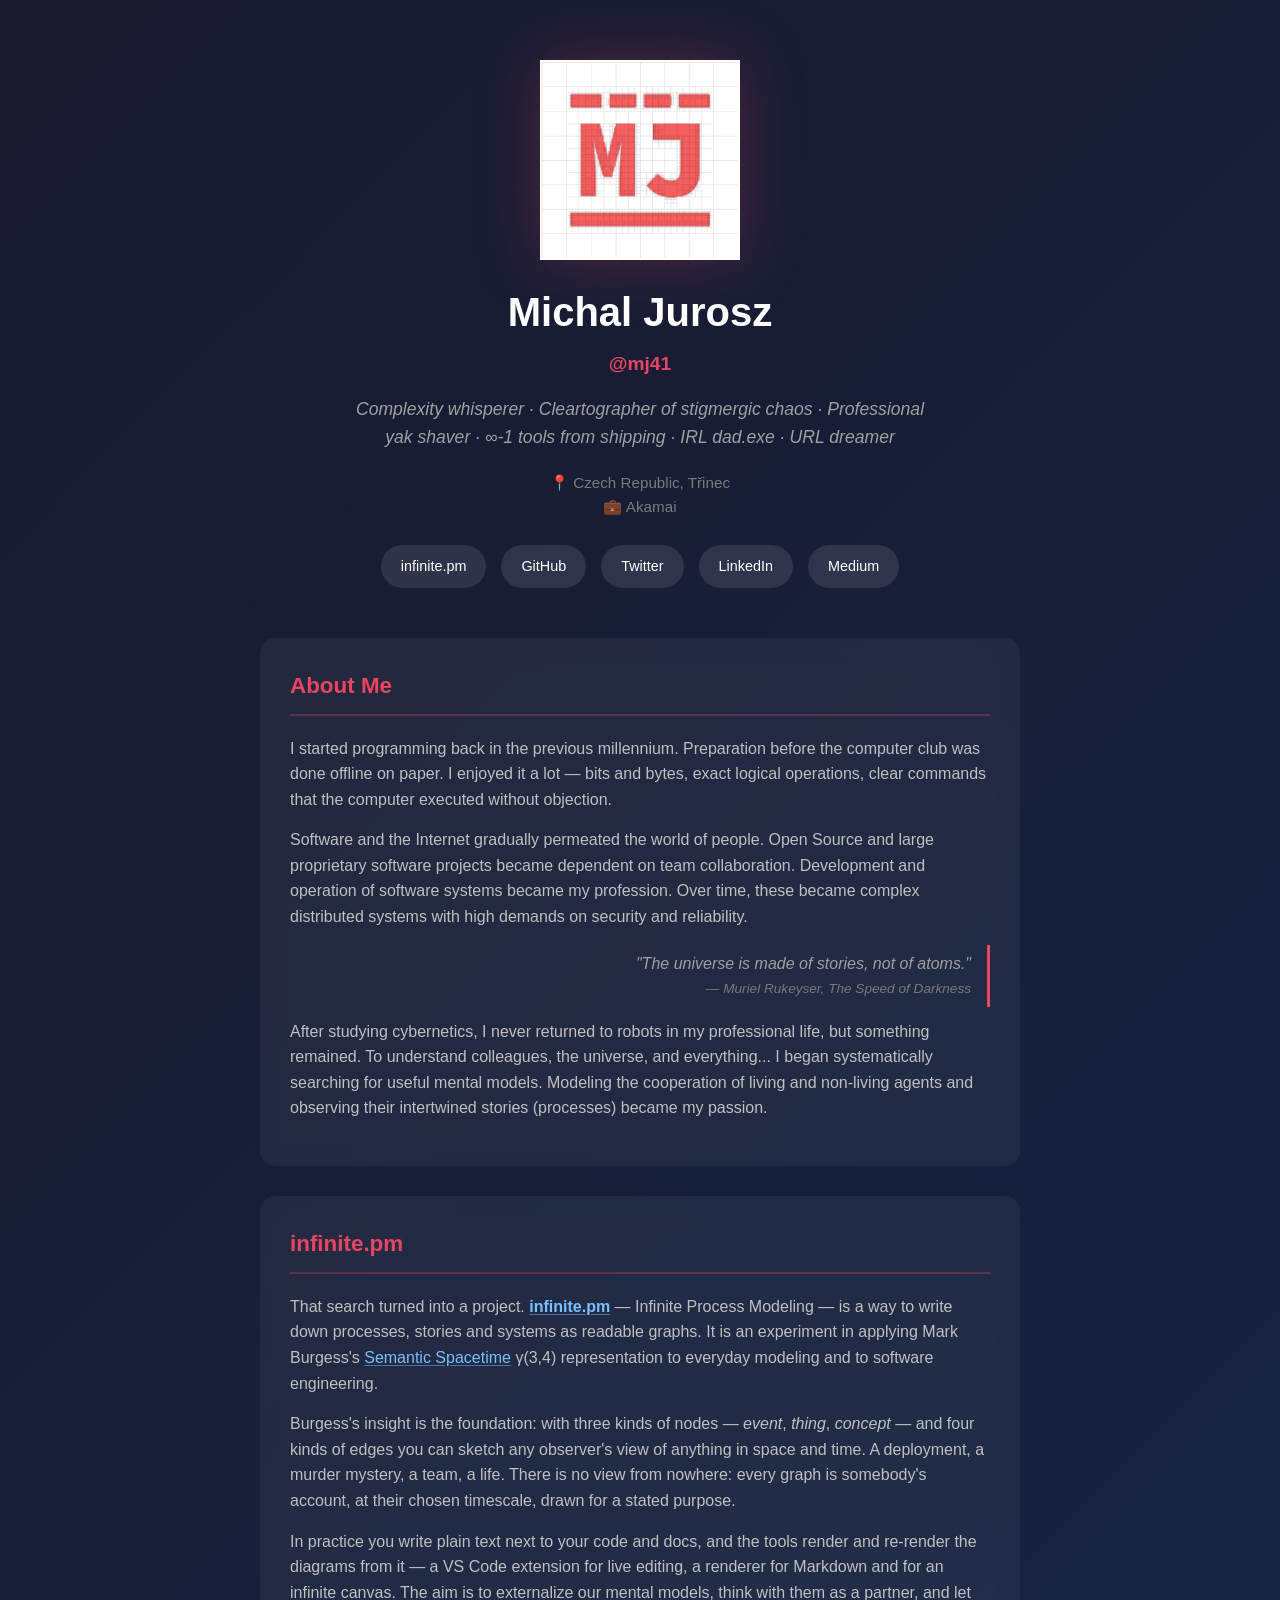
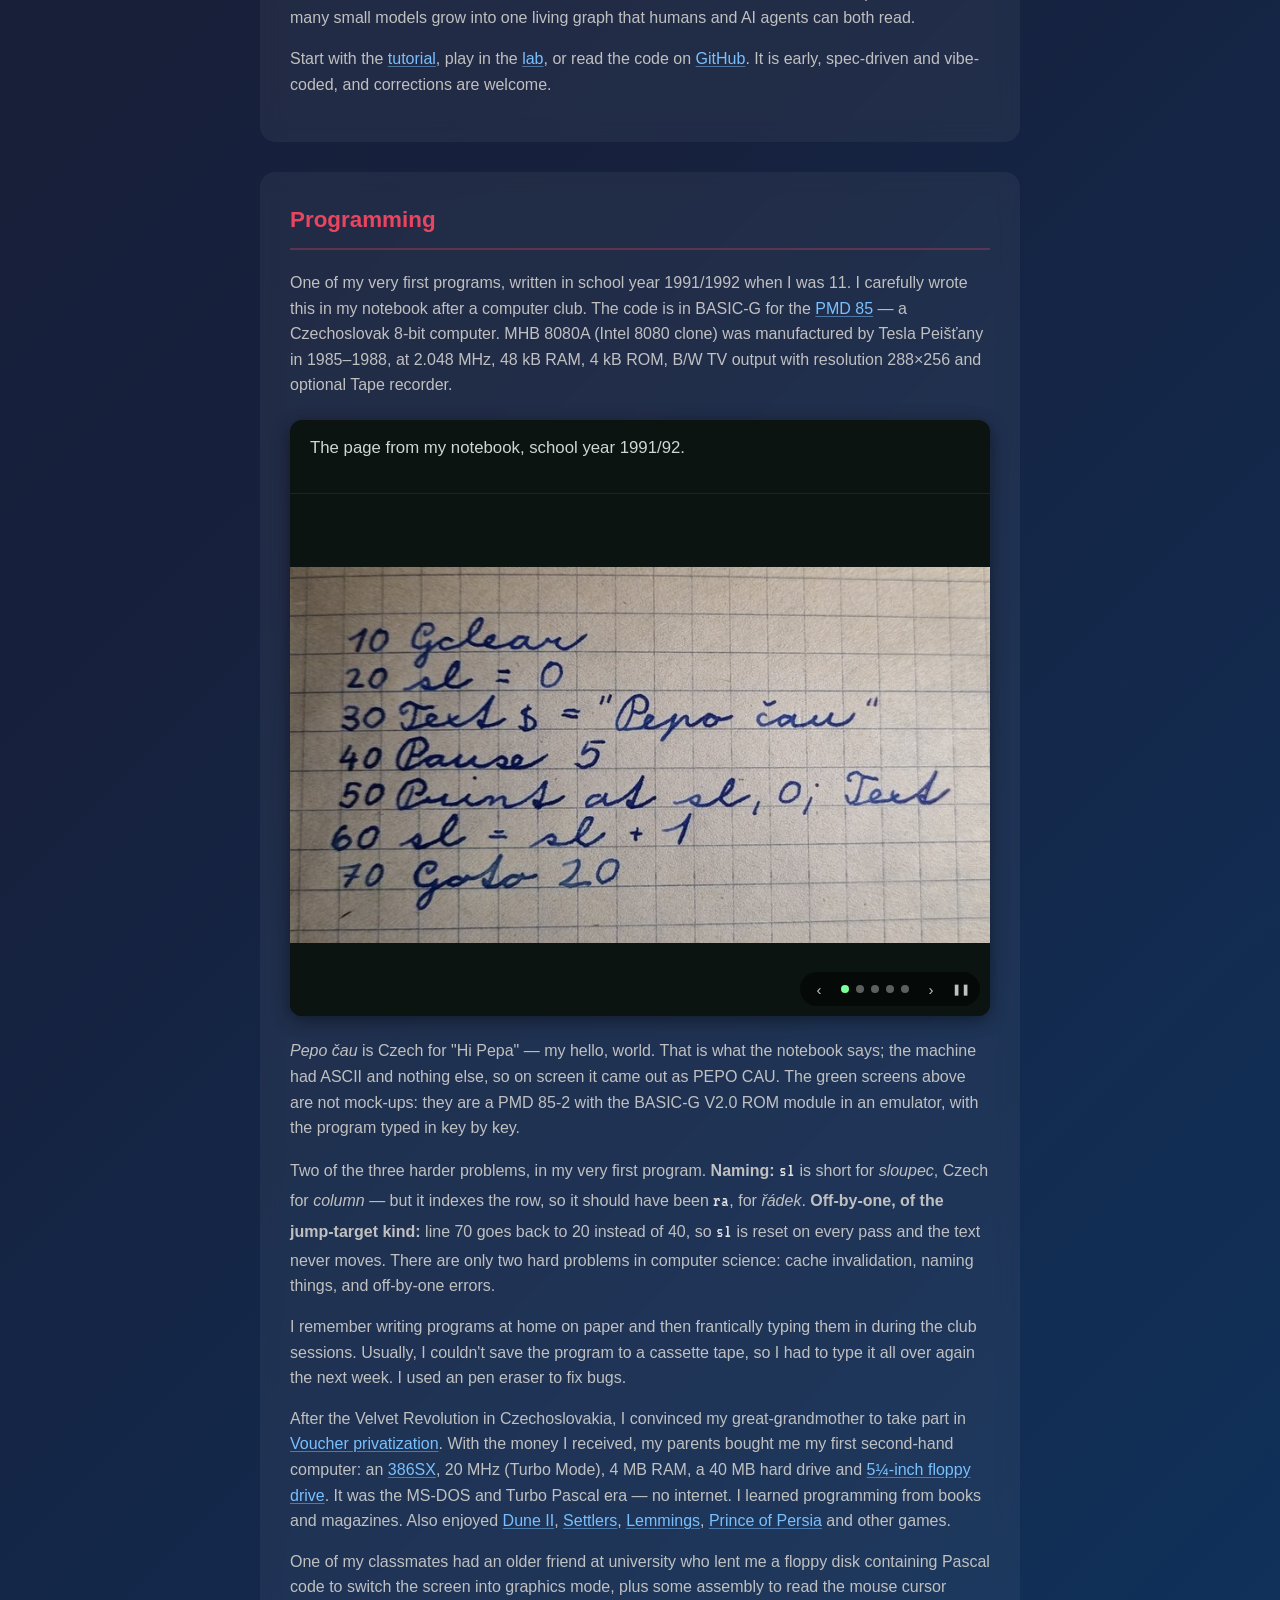
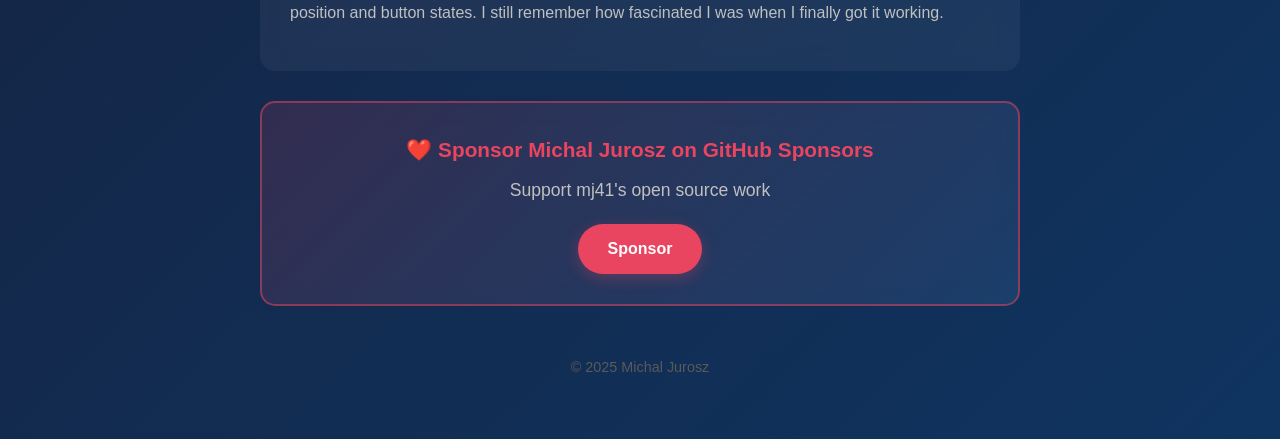
==== docs/index.html @ 7dcf155a "Publish from docs/ GitHub Pages is now set to the /docs folder, so the site - index.html, style.css," ====
<!DOCTYPE html>
<html lang="en">
<head>
    <meta charset="UTF-8">
    <meta name="viewport" content="width=device-width, initial-scale=1.0">
    <meta name="description" content="Personal website of Michal Jurosz (mj41) - Complexity whisperer and software engineer.">
    <title>Michal Jurosz | mj41</title>
    <link rel="preconnect" href="https://fonts.googleapis.com">
    <link rel="preconnect" href="https://fonts.gstatic.com" crossorigin>
    <link href="https://fonts.googleapis.com/css2?family=VT323&display=swap" rel="stylesheet">
    <link rel="stylesheet" href="style.css">
</head>
<body>
    <div class="container">
        <header class="profile-header">
            <img src="images/mj41logo.png" alt="MJ" class="logo">
            <h1>Michal Jurosz</h1>
            <p class="username">@mj41</p>
            <p class="tagline">
                Complexity whisperer · Cleartographer of stigmergic chaos · Professional yak shaver · ∞-1 tools from shipping · IRL dad.exe · URL dreamer
            </p>
            <p class="location">Czech Republic, Třinec</p>
            <p class="location company">Akamai</p>

            <div class="social-links">
                <a href="https://infinite.pm" target="_blank" rel="noopener noreferrer">infinite.pm</a>
                <a href="https://github.com/mj41" target="_blank" rel="noopener noreferrer">GitHub</a>
                <a href="https://twitter.com/mj41cz" target="_blank" rel="noopener noreferrer">Twitter</a>
                <a href="https://www.linkedin.com/in/jurosz/" target="_blank" rel="noopener noreferrer">LinkedIn</a>
                <a href="https://blog.mj41.cz/" target="_blank" rel="noopener noreferrer">Medium</a>
            </div>
        </header>

        <section class="section" id="about">
            <h2>About Me<a class="anchor" href="#about" aria-label="Link to this section">#</a></h2>
            <p>
                I started programming back in the previous millennium. Preparation before the computer club was done offline on paper. I enjoyed it a lot — bits and bytes, exact logical operations, clear commands that the computer executed without objection.
            </p>
            <p>
                Software and the Internet gradually permeated the world of people. Open Source and large proprietary software projects became dependent on team collaboration. Development and operation of software systems became my profession. Over time, these became complex distributed systems with high demands on security and reliability.
            </p>
            <blockquote>
                "The universe is made of stories, not of atoms."
                <footer>— Muriel Rukeyser, The Speed of Darkness</footer>
            </blockquote>
            <p>
                After studying cybernetics, I never returned to robots in my professional life, but something remained. To understand colleagues, the universe, and everything... I began systematically searching for useful mental models. Modeling the cooperation of living and non-living agents and observing their intertwined stories (processes) became my passion.
            </p>
        </section>

        <section class="section" id="infinite-pm">
            <h2>infinite.pm<a class="anchor" href="#infinite-pm" aria-label="Link to this section">#</a></h2>
            <p>
                That search turned into a project. <a href="https://infinite.pm" target="_blank" rel="noopener noreferrer"><strong>infinite.pm</strong></a> — Infinite Process Modeling — is a way to write down processes, stories and systems as readable graphs. It is an experiment in applying Mark Burgess's <a href="https://semantic.st/" target="_blank" rel="noopener noreferrer">Semantic Spacetime</a> γ(3,4) representation to everyday modeling and to software engineering.
            </p>
            <p>
                Burgess's insight is the foundation: with three kinds of nodes — <em>event</em>, <em>thing</em>, <em>concept</em> — and four kinds of edges you can sketch any observer's view of anything in space and time. A deployment, a murder mystery, a team, a life. There is no view from nowhere: every graph is somebody's account, at their chosen timescale, drawn for a stated purpose.
            </p>
            <p>
                In practice you write plain text next to your code and docs, and the tools render and re-render the diagrams from it — a VS Code extension for live editing, a renderer for Markdown and for an infinite canvas. The aim is to externalize our mental models, think with them as a partner, and let many small models grow into one living graph that humans and AI agents can both read.
            </p>
            <p>
                Start with the <a href="https://github.com/infinite-pm/ipm-intro" target="_blank" rel="noopener noreferrer">tutorial</a>, play in the <a href="https://lab.infinite.pm" target="_blank" rel="noopener noreferrer">lab</a>, or read the code on <a href="https://github.com/infinite-pm" target="_blank" rel="noopener noreferrer">GitHub</a>. It is early, spec-driven and vibe-coded, and corrections are welcome.
            </p>
        </section>

        <section class="section" id="programming">
            <h2>Programming<a class="anchor" href="#programming" aria-label="Link to this section">#</a></h2>
            <p>
                One of my very first programs, written in school year 1991/1992 when I was 11. I carefully wrote this in my notebook after a computer club. The code is in BASIC-G for the <a href="https://en.wikipedia.org/wiki/PMD_85">PMD 85</a> — a Czechoslovak 8-bit computer. MHB 8080A (Intel 8080 clone) was manufactured by Tesla Peišťany in 1985–1988, at 2.048 MHz, 48 kB RAM, 4 kB ROM, B/W TV output with resolution 288×256 and optional Tape recorder.
            </p>
            <figure class="program-figure" id="first-program">
                <figcaption class="screen-caption" id="screen-caption">The page from my notebook, school year 1991/92.</figcaption>
                <div class="screen-cycle" id="screen-cycle" tabindex="0"
                     aria-roledescription="carousel" aria-label="My first program, five ways">
                    <img class="screen-view is-active" src="images/program-1-web.jpg"
                         width="800" height="431" decoding="async"
                         data-caption="The page from my notebook, school year 1991/92."
                         alt="My first program - handwritten BASIC code in a squared notebook">
                    <div class="screen-view screen-view--art"
                         data-caption="The same listing, typeset.">
                        <div class="code-block">
                            <div class="banner">BASIC-G /V2.0</div>
                            <div>&nbsp;</div>
                            <div><span class="line-num">10&nbsp;</span><span class="keyword">Gclear</span></div>
                            <div><span class="line-num">20&nbsp;</span>sl = <span class="number">0</span></div>
                            <div><span class="line-num">30&nbsp;</span>Text$ = <span class="string">"Pepo čau"</span></div>
                            <div><span class="line-num">40&nbsp;</span><span class="keyword">Pause</span> <span class="number">5</span></div>
                            <div><span class="line-num">50&nbsp;</span><span class="keyword">Print at</span> sl, <span class="number">0</span>; Text$</div>
                            <div><span class="line-num">60&nbsp;</span>sl = sl + <span class="number">1</span></div>
                            <div><span class="line-num">70&nbsp;</span><span class="keyword">Goto</span> <span class="number">20</span></div>
                        </div>
                    </div>
                    <img class="screen-view screen-view--real" src="images/pmd85-screen.jpg"
                         width="1116" height="833" loading="lazy" decoding="async"
                         data-caption="And on the machine itself, typed in key by key: a PMD 85-2 with the BASIC-G V2.0 ROM module, 48 columns by 32 rows of green phosphor. No Czech diacritics anywhere in the ROM, so it is PEPO CAU."
                         alt="The same BASIC-G listing on the green screen of a PMD 85: BASIC-G /V2.0, 10 GCLEAR, 20 SL = 0, 30 TEXT$ = &quot;PEPO CAU&quot;, 40 PAUSE 5, 50 PRINT AT SL, 0; TEXT$, 60 SL = SL + 1, 70 GOTO 20">
                    <div class="screen-view screen-view--art"
                         data-caption="Fixed 35 years later: ra for řádek (row), and line 80 jumps to 40 instead of 20, so the counter survives the pass. Line 70 wraps it at the bottom of the 32-row screen.">
                        <div class="code-block">
                            <div class="banner">BASIC-G /V2.0</div>
                            <div>&nbsp;</div>
                            <div><span class="line-num">10&nbsp;</span><span class="keyword">Gclear</span></div>
                            <div><span class="line-num">20&nbsp;</span><span class="fixed">ra</span> = <span class="number">0</span></div>
                            <div><span class="line-num">30&nbsp;</span>Text$ = <span class="string">"PEPO CAU"</span></div>
                            <div><span class="line-num">40&nbsp;</span><span class="keyword">Pause</span> <span class="number">5</span></div>
                            <div><span class="line-num">50&nbsp;</span><span class="keyword">Print at</span> <span class="fixed">ra</span>, <span class="number">0</span>; Text$</div>
                            <div><span class="line-num">60&nbsp;</span><span class="fixed">ra</span> = <span class="fixed">ra</span> + <span class="number">1</span></div>
                            <div><span class="line-num">70&nbsp;</span><span class="keyword">If</span> <span class="fixed">ra</span> &gt; <span class="number">31</span> <span class="keyword">Then</span> <span class="fixed">ra</span> = <span class="number">0</span></div>
                            <div><span class="line-num">80&nbsp;</span><span class="keyword">Goto</span> <span class="fixed">40</span></div>
                        </div>
                    </div>
                    <img class="screen-view" src="images/pmd85-fixed-run.jpg"
                         width="1116" height="833" loading="lazy" decoding="async"
                         data-caption="And the fixed version running on the same machine: PEPO CAU finally walks down the screen, one row per PAUSE."
                         alt="The fixed program running on a PMD 85: PEPO CAU printed on every row down the green screen">
                    <div class="screen-controls">
                        <button class="sc-btn" type="button" data-act="prev" aria-label="Previous">‹</button>
                        <span class="dots"></span>
                        <button class="sc-btn" type="button" data-act="next" aria-label="Next">›</button>
                        <button class="sc-btn sc-play" type="button" data-act="play" aria-label="Pause the slideshow" aria-pressed="false">❚❚</button>
                    </div>
                </div>
            </figure>
            <p>
                <em>Pepo čau</em> is Czech for "Hi Pepa" — my hello, world. That is what the notebook says; the machine had ASCII and nothing else, so on screen it came out as PEPO CAU. The green screens above are not mock-ups: they are a PMD 85-2 with the BASIC-G V2.0 ROM module in an emulator, with the program typed in key by key.
            </p>
            <p>
                Two of the three harder problems, in my very first program. <strong>Naming:</strong> <code>sl</code> is short for <em>sloupec</em>, Czech for <em>column</em> — but it indexes the row, so it should have been <code>ra</code>, for <em>řádek</em>. <strong>Off-by-one, of the jump-target kind:</strong> line 70 goes back to 20 instead of 40, so <code>sl</code> is reset on every pass and the text never moves. There are only two hard problems in computer science: cache invalidation, naming things, and off-by-one errors.
            </p>
            <p>
                I remember writing programs at home on paper and then frantically typing them in during the club sessions. Usually, I couldn't save the program to a cassette tape, so I had to type it all over again the next week. I used an pen eraser to fix bugs.
            </p>
            <p>
                After the Velvet Revolution in Czechoslovakia, I convinced my great-grandmother to take part in <a href="https://en.wikipedia.org/wiki/Voucher_privatization">Voucher privatization</a>. With the money I received, my parents bought me my first second-hand computer: an <a href="https://en.wikipedia.org/wiki/I386#80386SX">386SX</a>, 20 MHz (Turbo Mode), 4 MB RAM, a 40 MB hard drive and <a href="https://en.wikipedia.org/wiki/Floppy_disk#5%C2%BC-inch">5¼-inch floppy drive</a>. It was the MS-DOS and Turbo Pascal era — no internet. I learned programming from books and magazines. Also enjoyed <a href="https://en.wikipedia.org/wiki/Dune_II">Dune II</a>, <a href="https://en.wikipedia.org/wiki/The_Settlers">Settlers</a>, <a href="https://en.wikipedia.org/wiki/Lemmings_(video_game)">Lemmings</a>, <a href="https://en.wikipedia.org/wiki/Prince_of_Persia_(1989_video_game)">Prince of Persia</a> and other games.
            </p>
            <p>
                One of my classmates had an older friend at university who lent me a floppy disk containing Pascal code to switch the screen into graphics mode, plus some assembly to read the mouse cursor position and button states. I still remember how fascinated I was when I finally got it working.
            </p>
        </section>

        <section class="sponsor-section" id="sponsor">
            <div class="sponsor-content">
                <h2>❤️ Sponsor Michal Jurosz on GitHub Sponsors</h2>
                <p>Support mj41's open source work</p>
                <a href="https://github.com/sponsors/mj41" target="_blank" rel="noopener noreferrer" class="sponsor-button">Sponsor</a>
            </div>
        </section>

        <footer class="footer">
            <p>© 2025 Michal Jurosz</p>
        </footer>
    </div>
    <script src="script.js"></script>
</body>
</html>
---- docs/style.css ----
* {
    margin: 0;
    padding: 0;
    box-sizing: border-box;
}

body {
    font-family: -apple-system, BlinkMacSystemFont, 'Segoe UI', Roboto, Oxygen, Ubuntu, sans-serif;
    background: linear-gradient(135deg, #1a1a2e 0%, #16213e 50%, #0f3460 100%);
    color: #e4e4e4;
    min-height: 100vh;
    line-height: 1.6;
}

a {
    color: #79c0ff;
    text-decoration: underline;
    text-decoration-color: rgba(121, 192, 255, 0.5);
    text-underline-offset: 2px;
}

a:hover {
    color: #a5d6ff;
    text-decoration-color: rgba(165, 214, 255, 0.8);
}

.container {
    max-width: 800px;
    margin: 0 auto;
    padding: 60px 20px;
}

.profile-header {
    text-align: center;
    margin-bottom: 50px;
}

.logo {
    width: 200px;
    height: auto;
    margin: 0 auto 20px;
    display: block;
    filter: drop-shadow(0 0 30px rgba(233, 69, 96, 0.25));
}

h1 {
    font-size: 2.5em;
    color: #fff;
    margin-bottom: 5px;
}

.username {
    color: #e94560;
    font-size: 1.2em;
    margin-bottom: 15px;
    font-weight: bold;
}

.tagline {
    color: #a0a0a0;
    font-style: italic;
    max-width: 600px;
    margin: 0 auto 20px;
    font-size: 1.1em;
}

.location {
    color: #7a7a7a;
    font-size: 0.95em;
}

.location::before {
    content: "📍 ";
}

.company::before {
    content: "💼 ";
}

.social-links {
    display: flex;
    justify-content: center;
    gap: 15px;
    margin-top: 25px;
    flex-wrap: wrap;
}

.social-links a {
    display: inline-flex;
    align-items: center;
    gap: 8px;
    padding: 10px 20px;
    background: rgba(255, 255, 255, 0.1);
    color: #fff;
    text-decoration: none;
    border-radius: 25px;
    transition: all 0.3s ease;
    font-size: 0.9em;
}

.social-links a:hover {
    background: #e94560;
    transform: translateY(-2px);
}

.sponsor-section {
    background: linear-gradient(135deg, rgba(233, 69, 96, 0.15), rgba(121, 192, 255, 0.1));
    border: 2px solid rgba(233, 69, 96, 0.5);
    border-radius: 15px;
    padding: 30px;
    margin-bottom: 30px;
    backdrop-filter: blur(10px);
    text-align: center;
}

.sponsor-content h2 {
    color: #e94560;
    margin-bottom: 10px;
    font-size: 1.3em;
}

.sponsor-content p {
    color: #c0c0c0;
    margin-bottom: 20px;
    font-size: 1.1em;
}

.sponsor-button {
    display: inline-block;
    padding: 12px 30px;
    background: #e94560;
    color: #fff !important;
    text-decoration: none !important;
    border-radius: 25px;
    font-weight: bold;
    transition: all 0.3s ease;
    box-shadow: 0 4px 15px rgba(233, 69, 96, 0.3);
}

.sponsor-button:hover {
    background: #ff5a7a;
    box-shadow: 0 6px 20px rgba(233, 69, 96, 0.5);
    transform: translateY(-2px);
}

.section {
    background: rgba(255, 255, 255, 0.05);
    border-radius: 15px;
    padding: 30px;
    margin-bottom: 30px;
    backdrop-filter: blur(10px);
}

.section h2 {
    color: #e94560;
    margin-bottom: 20px;
    font-size: 1.4em;
    border-bottom: 2px solid rgba(233, 69, 96, 0.3);
    padding-bottom: 10px;
}

/* Linkable sections: #about, #infinite-pm, #programming, #first-program, #sponsor */
.section,
.sponsor-section,
.program-figure {
    scroll-margin-top: 20px;
}

.anchor {
    margin-left: 10px;
    color: rgba(233, 69, 96, 0.55);
    text-decoration: none;
    opacity: 0;
    transition: opacity 0.2s ease;
}

.section h2:hover .anchor,
.anchor:focus-visible {
    opacity: 1;
}

.anchor:hover {
    color: #e94560;
}

@media (hover: none) {
    .anchor {
        opacity: 0.5;
    }
}

.section p {
    color: #c0c0c0;
    margin-bottom: 15px;
}

blockquote {
    border-left: none;
    border-right: 3px solid #e94560;
    padding: 8px 16px 8px 0;
    margin: 12px 0;
    max-width: 560px;
    margin-left: auto;
    font-style: italic;
    text-align: right;
    line-height: 1.35;
    color: #a0a0a0;
}

blockquote footer {
    margin-top: 6px;
    font-size: 0.85em;
    text-align: right;
    color: #7a7a7a;
}

.footer {
    text-align: center;
    margin-top: 50px;
    color: #5a5a5a;
    font-size: 0.9em;
}

.code-block {
    background: #0d1117;
    border-radius: 10px;
    box-shadow: 0 4px 15px rgba(0, 0, 0, 0.3);
    padding: 25px 10px 0 25px;
    font-family: 'VT323', 'Courier New', monospace;
    font-size: 22px;
    line-height: 1;
    color: #c9d1d9;
    overflow-x: auto;
    margin: 15px 0;
    border: 1px solid #30363d;
}

.code-block > div {
    white-space: nowrap;
}

.code-block .line-num {
    color: #c7c110;
    display: inline-block;
    min-width: 3ch;
    text-align: right;
}

.code-block .keyword {
    color: #ff7b72;
}

.code-block .string {
    color: #a5d6ff;
}

.code-block .number {
    color: #79c0ff;
}

/* One program, four ways: the notebook page, the typeset listing, the PMD 85
   screen and the fixed version. All four sit in one grid cell and cross-fade;
   script.js cycles them and drives the controls. */

.program-figure {
    margin: 22px 0;
    background: #0b1410;
    border-radius: 12px;
    overflow: hidden;
    box-shadow: 0 4px 18px rgba(0, 0, 0, 0.45);
}

.screen-cycle {
    position: relative;
    display: grid;
    background: #0b1410;
    cursor: pointer;
}

.screen-cycle:focus-visible {
    outline: 2px solid #79c0ff;
    outline-offset: 3px;
}

.screen-view {
    grid-area: 1 / 1;
    transition: opacity 0.9s ease;
}

.screen-view:not(.is-active) {
    opacity: 0;
    pointer-events: none;
}

img.screen-view {
    width: 100%;
    height: auto;
    display: block;
    align-self: center;
}

.screen-view--art {
    display: flex;
    align-items: center;
    justify-content: center;
    padding: 5% 6%;
    background-image: linear-gradient(rgba(255, 255, 255, 0.045) 1px, transparent 1px);
    background-size: 100% 4px;
}

.screen-view--art .code-block {
    margin: 0;
    padding: 0;
    border: none;
    background: none;
    box-shadow: none;
    overflow: visible;
    font-size: min(6.2vw, 34px);
    line-height: 1.15;
}

.screen-view--art .banner {
    color: #6a7a70;
}

.section code {
    font-family: 'VT323', 'Courier New', monospace;
    font-size: 1.2em;
    color: #e0e0e0;
}

.code-block .fixed {
    color: #7dff9a;
}

.screen-controls {
    position: absolute;
    right: 10px;
    bottom: 10px;
    display: flex;
    align-items: center;
    gap: 4px;
    padding: 4px 6px;
    border-radius: 20px;
    background: rgba(0, 0, 0, 0.5);
    backdrop-filter: blur(4px);
}

.sc-btn {
    display: flex;
    align-items: center;
    justify-content: center;
    width: 26px;
    height: 26px;
    padding: 0;
    border: none;
    border-radius: 50%;
    background: none;
    color: rgba(255, 255, 255, 0.75);
    font-size: 15px;
    line-height: 1;
    cursor: pointer;
    transition: background 0.2s ease, color 0.2s ease;
}

.sc-btn:hover,
.sc-btn:focus-visible {
    background: rgba(255, 255, 255, 0.15);
    color: #fff;
}

.sc-play {
    font-size: 11px;
}

.screen-controls .dots {
    display: flex;
    align-items: center;
    gap: 7px;
    padding: 0 5px;
}

.screen-controls .dot {
    width: 8px;
    height: 8px;
    padding: 0;
    border: none;
    border-radius: 50%;
    background: rgba(255, 255, 255, 0.35);
    cursor: pointer;
    transition: background 0.3s ease;
}

.screen-controls .dot.is-on {
    background: #7dff9a;
}

.screen-caption {
    color: #d0d6d2;
    font-size: 1.05em;
    line-height: 1.45;
    margin: 0;
    padding: 16px 20px 14px;
    min-height: 4.4em;
    border-bottom: 1px solid rgba(255, 255, 255, 0.07);
}
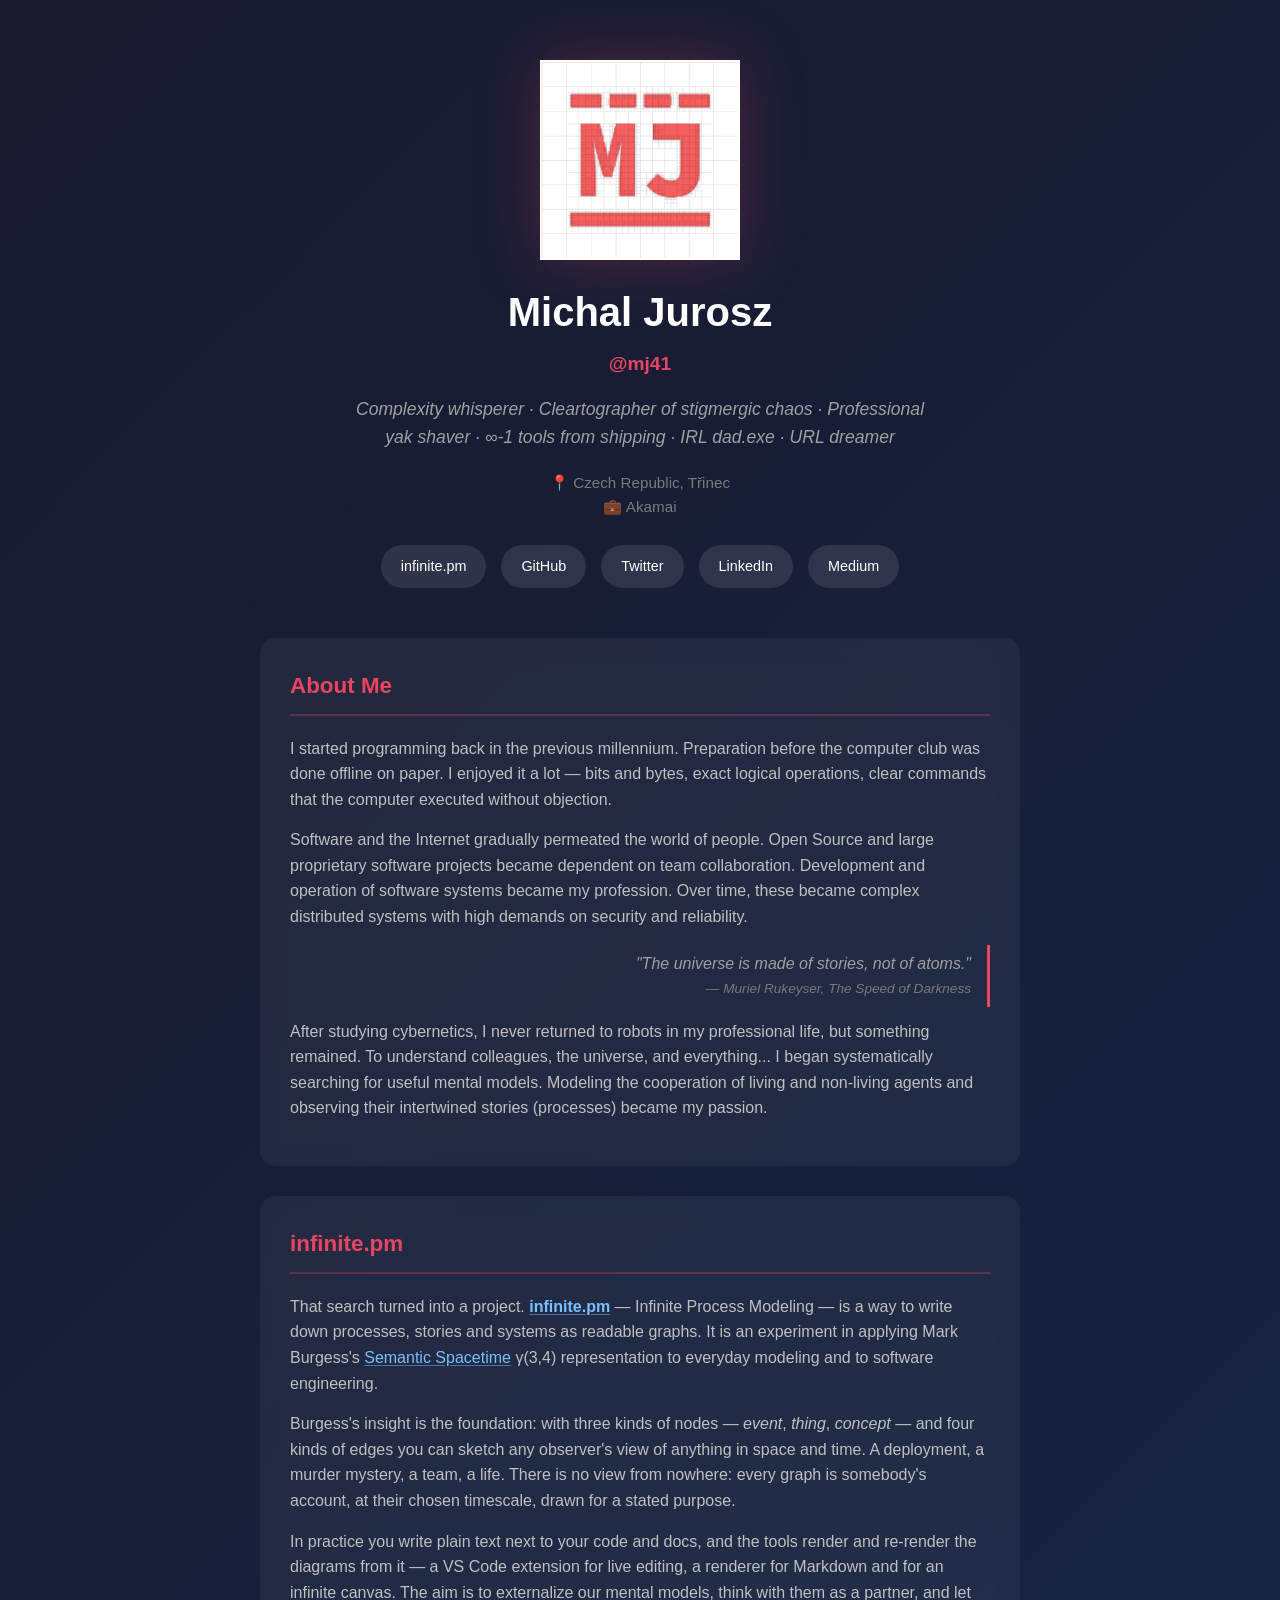
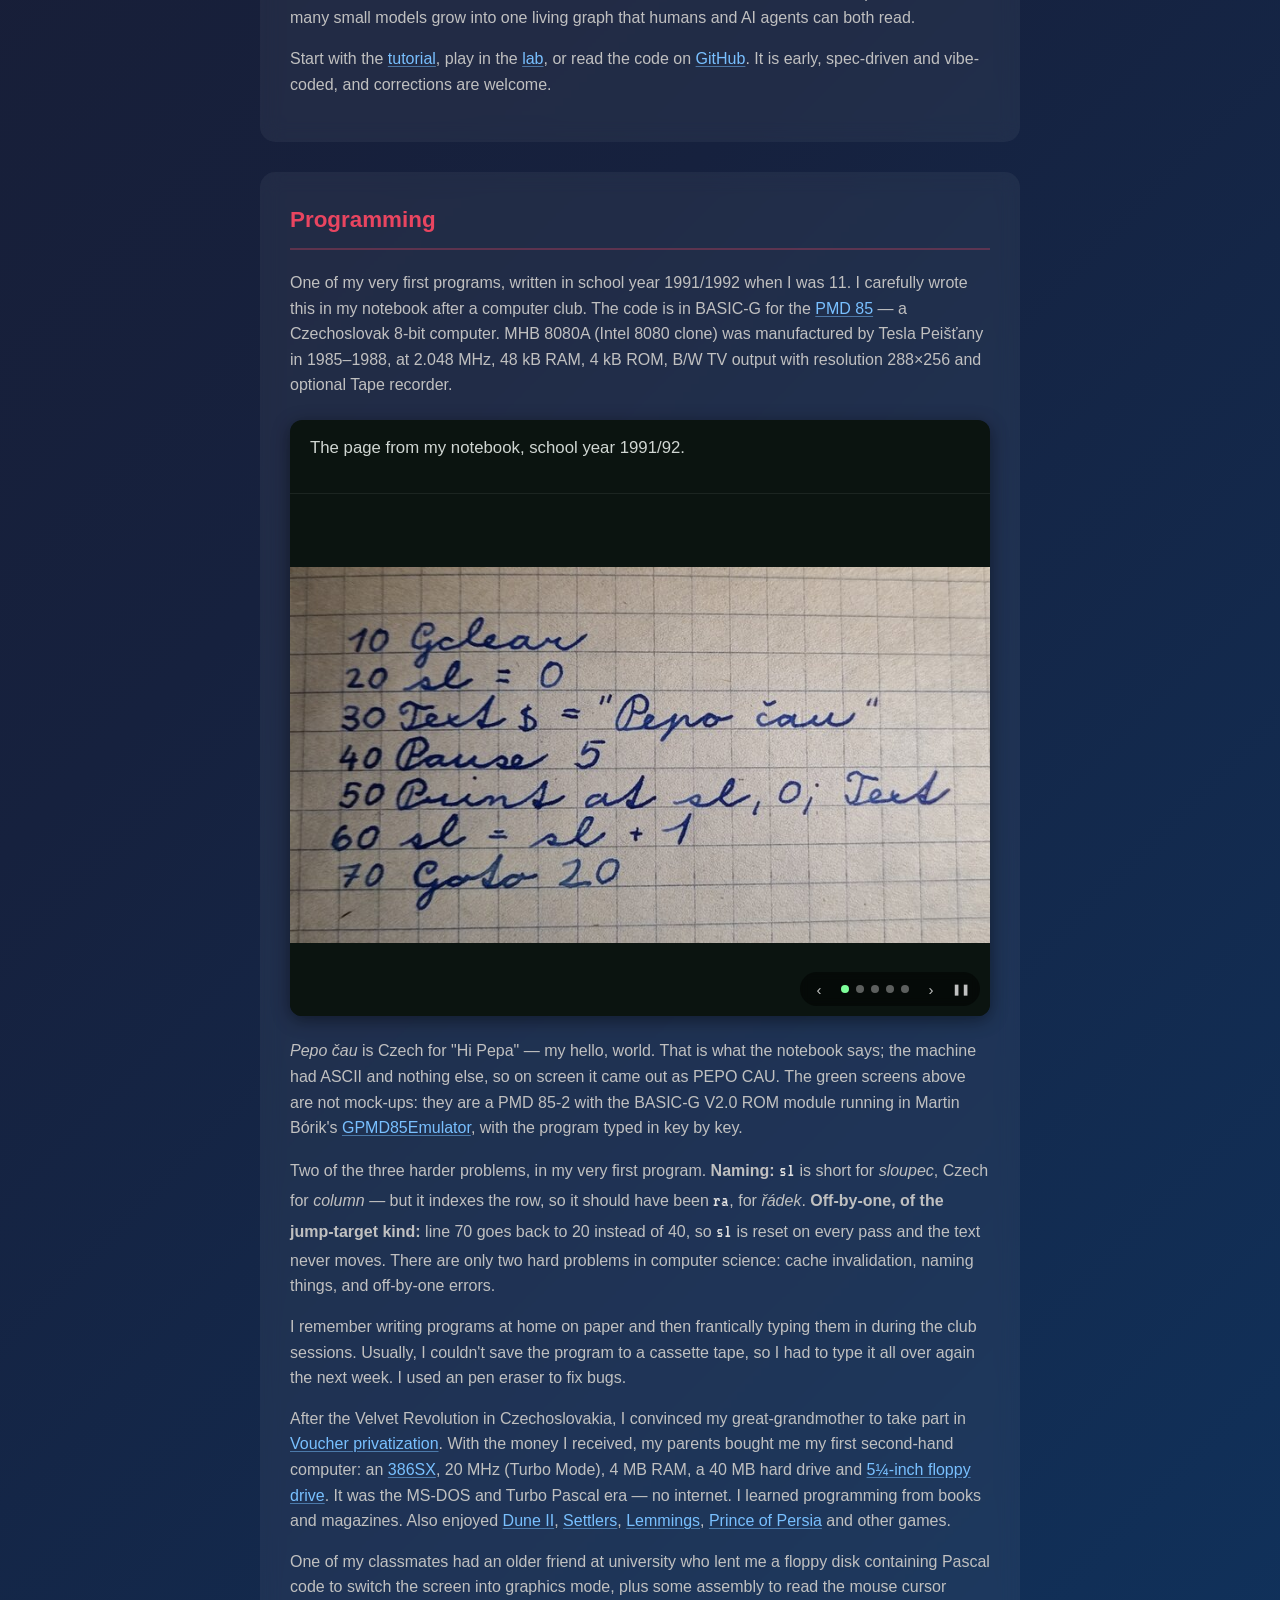
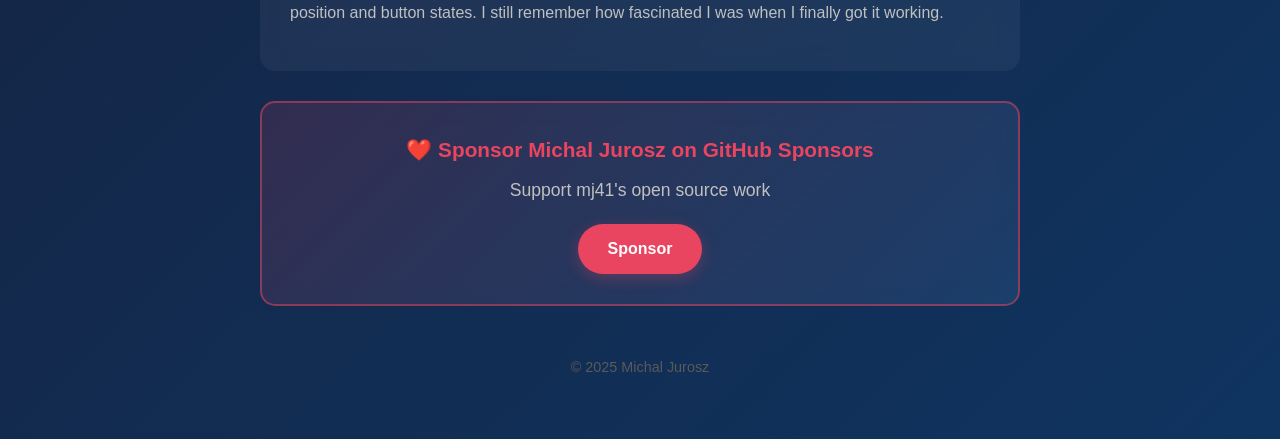
==== commit 3c0f04e0: "Credit Martin Bórik's GPMD85Emulator on the page" ====
--- a/docs/index.html
+++ b/docs/index.html
@@ -123,7 +123,7 @@
                 </div>
             </figure>
             <p>
-                <em>Pepo čau</em> is Czech for "Hi Pepa" — my hello, world. That is what the notebook says; the machine had ASCII and nothing else, so on screen it came out as PEPO CAU. The green screens above are not mock-ups: they are a PMD 85-2 with the BASIC-G V2.0 ROM module in an emulator, with the program typed in key by key.
+                <em>Pepo čau</em> is Czech for "Hi Pepa" — my hello, world. That is what the notebook says; the machine had ASCII and nothing else, so on screen it came out as PEPO CAU. The green screens above are not mock-ups: they are a PMD 85-2 with the BASIC-G V2.0 ROM module running in Martin Bórik's <a href="https://github.com/mborik/GPMD85Emulator" target="_blank" rel="noopener noreferrer">GPMD85Emulator</a>, with the program typed in key by key.
             </p>
             <p>
                 Two of the three harder problems, in my very first program. <strong>Naming:</strong> <code>sl</code> is short for <em>sloupec</em>, Czech for <em>column</em> — but it indexes the row, so it should have been <code>ra</code>, for <em>řádek</em>. <strong>Off-by-one, of the jump-target kind:</strong> line 70 goes back to 20 instead of 40, so <code>sl</code> is reset on every pass and the text never moves. There are only two hard problems in computer science: cache invalidation, naming things, and off-by-one errors.
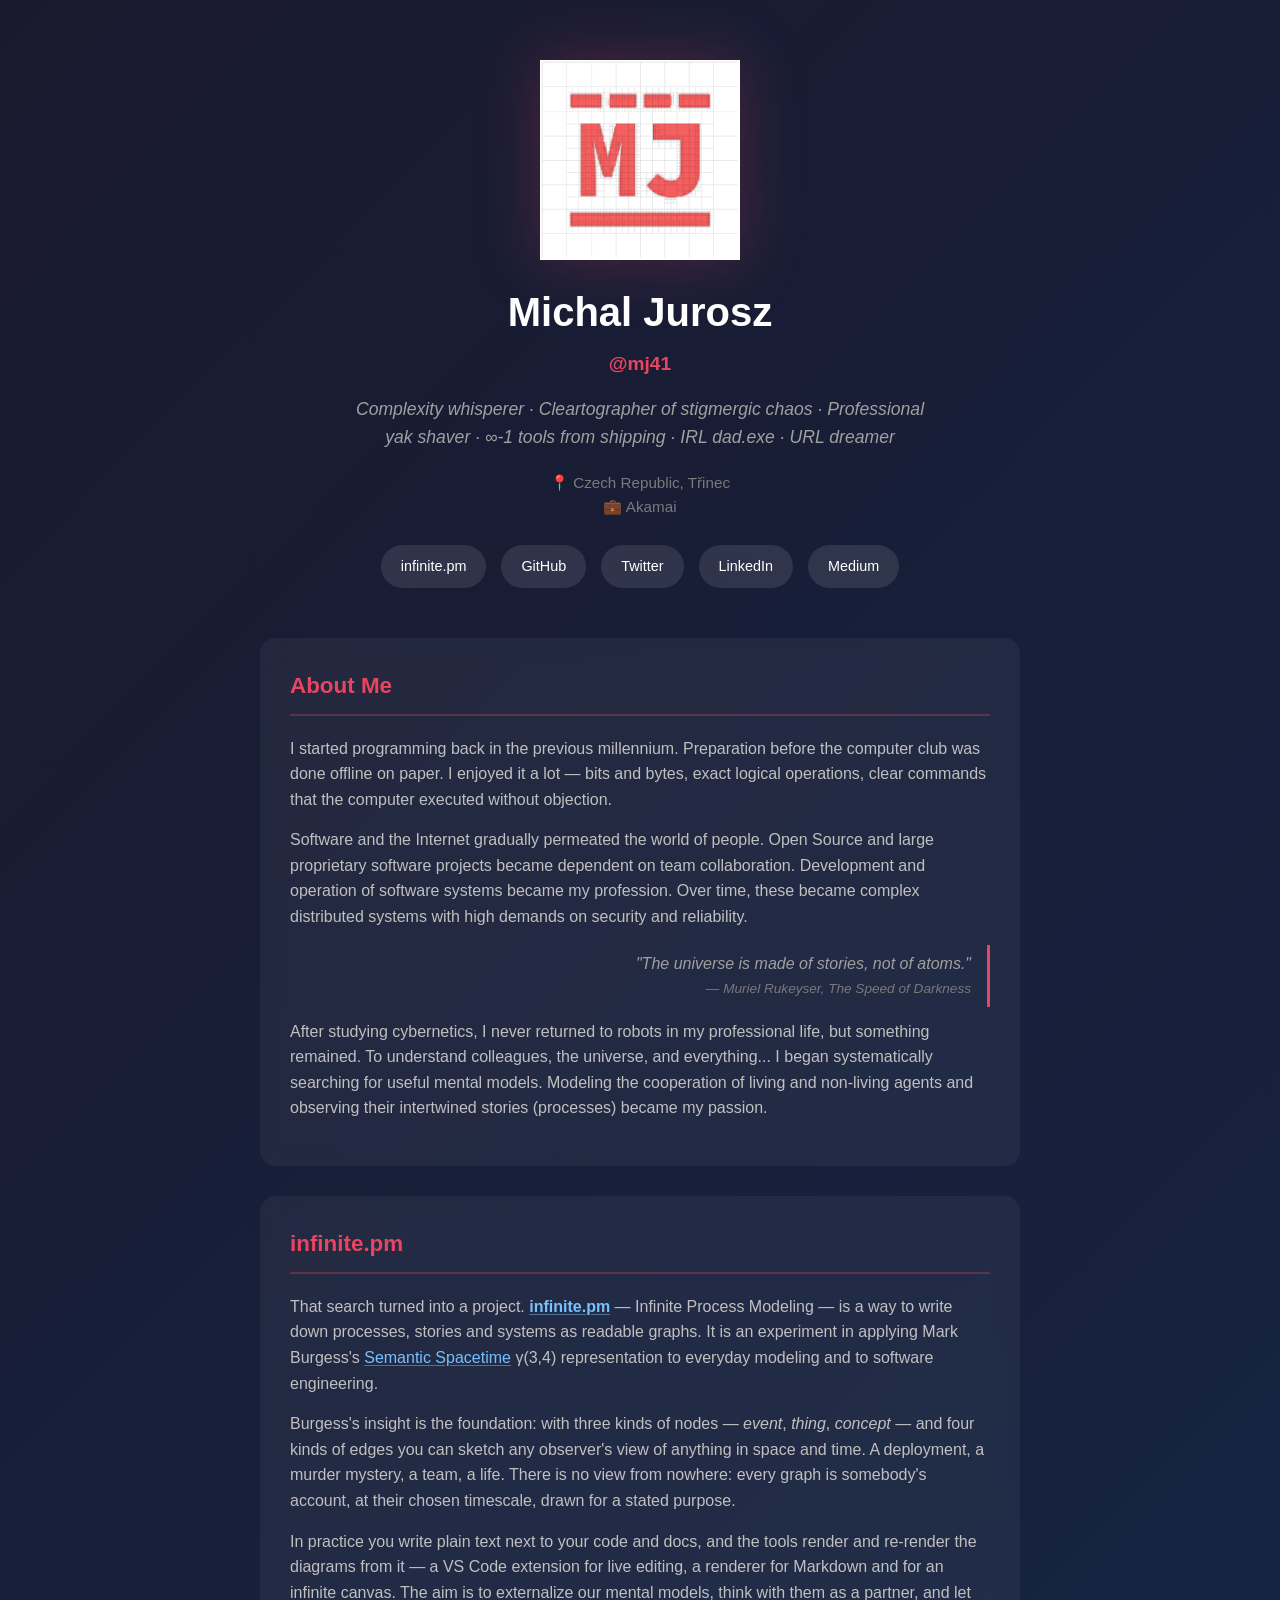
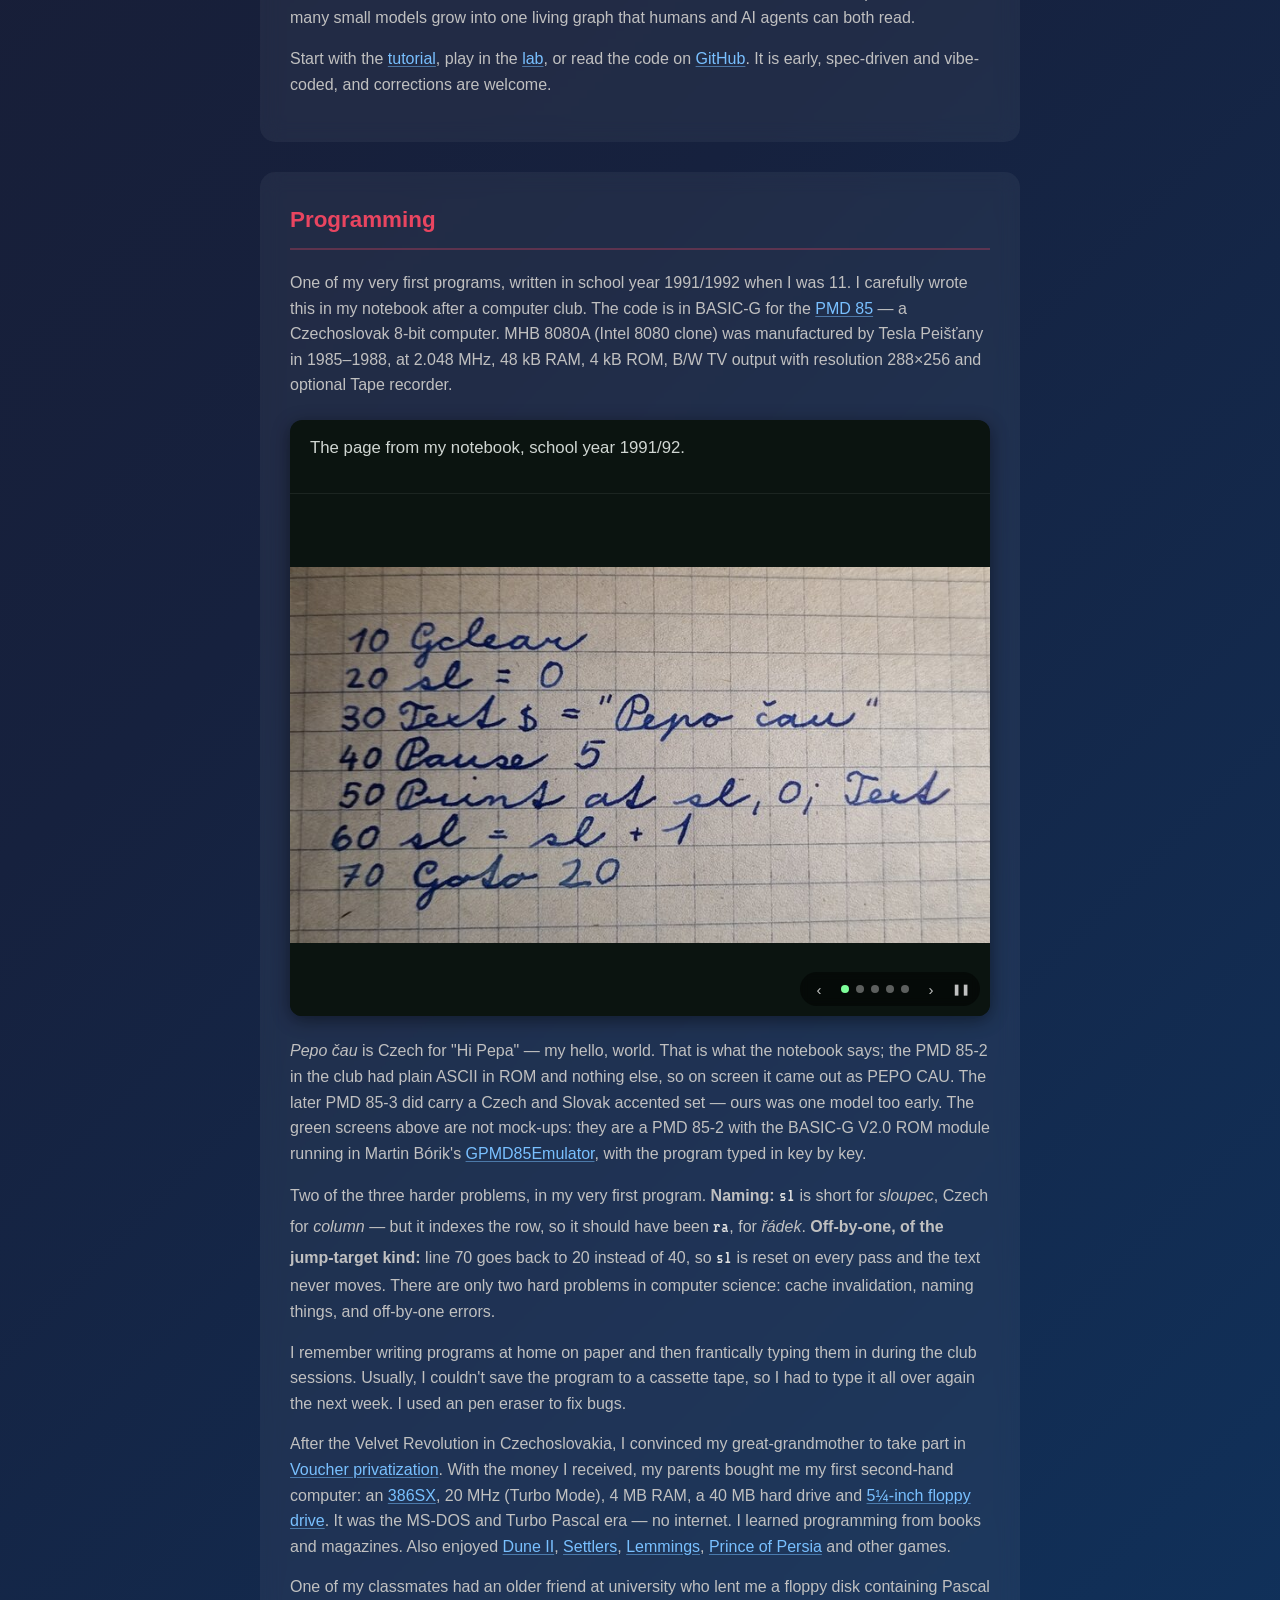
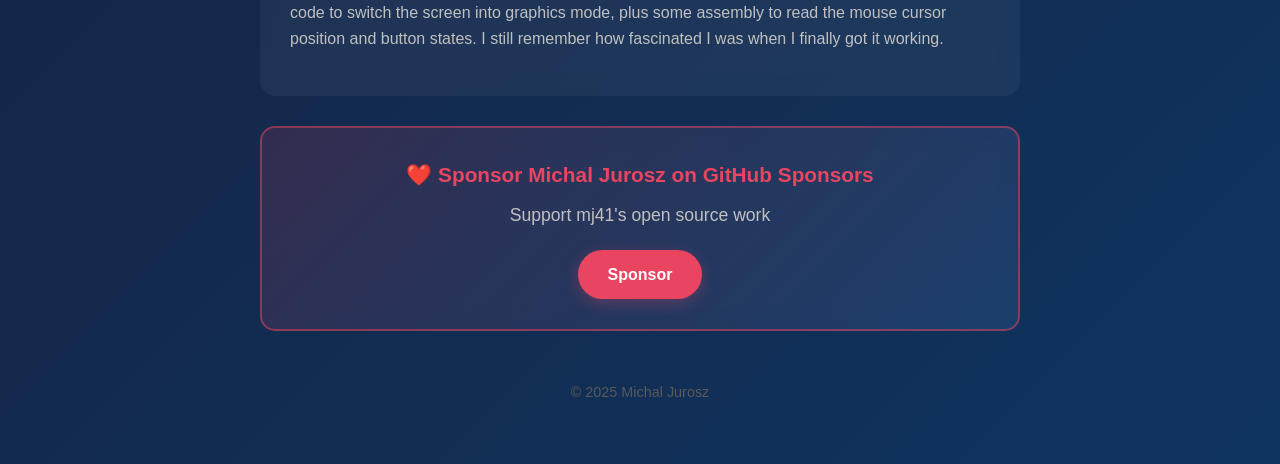
==== commit 059131ea: "Narrow the diacritics claim to the machine it is about "The machine had no Czech diacritics at all" " ====
--- a/docs/index.html
+++ b/docs/index.html
@@ -93,10 +93,10 @@
                     </div>
                     <img class="screen-view screen-view--real" src="images/pmd85-screen.jpg"
                          width="1116" height="833" loading="lazy" decoding="async"
-                         data-caption="And on the machine itself, typed in key by key: a PMD 85-2 with the BASIC-G V2.0 ROM module, 48 columns by 32 rows of green phosphor. No Czech diacritics anywhere in the ROM, so it is PEPO CAU."
+                         data-caption="And on the machine itself, typed in key by key: a PMD 85-2 with the BASIC-G V2.0 ROM module, 48 characters to a line on 288×256 pixels of green phosphor. Its ROM holds plain ASCII and nothing else, so it is PEPO CAU."
                          alt="The same BASIC-G listing on the green screen of a PMD 85: BASIC-G /V2.0, 10 GCLEAR, 20 SL = 0, 30 TEXT$ = &quot;PEPO CAU&quot;, 40 PAUSE 5, 50 PRINT AT SL, 0; TEXT$, 60 SL = SL + 1, 70 GOTO 20">
                     <div class="screen-view screen-view--art"
-                         data-caption="Fixed 35 years later: ra for řádek (row), and line 80 jumps to 40 instead of 20, so the counter survives the pass. Line 70 wraps it at the bottom of the 32-row screen.">
+                         data-caption="Fixed 35 years later, in two tokens: ra for řádek (row), and line 70 jumps to 40 instead of 20, so the counter survives the pass.">
                         <div class="code-block">
                             <div class="banner">BASIC-G /V2.0</div>
                             <div>&nbsp;</div>
@@ -106,13 +106,12 @@
                             <div><span class="line-num">40&nbsp;</span><span class="keyword">Pause</span> <span class="number">5</span></div>
                             <div><span class="line-num">50&nbsp;</span><span class="keyword">Print at</span> <span class="fixed">ra</span>, <span class="number">0</span>; Text$</div>
                             <div><span class="line-num">60&nbsp;</span><span class="fixed">ra</span> = <span class="fixed">ra</span> + <span class="number">1</span></div>
-                            <div><span class="line-num">70&nbsp;</span><span class="keyword">If</span> <span class="fixed">ra</span> &gt; <span class="number">31</span> <span class="keyword">Then</span> <span class="fixed">ra</span> = <span class="number">0</span></div>
-                            <div><span class="line-num">80&nbsp;</span><span class="keyword">Goto</span> <span class="fixed">40</span></div>
+                            <div><span class="line-num">70&nbsp;</span><span class="keyword">Goto</span> <span class="fixed">40</span></div>
                         </div>
                     </div>
                     <img class="screen-view" src="images/pmd85-fixed-run.jpg"
                          width="1116" height="833" loading="lazy" decoding="async"
-                         data-caption="And the fixed version running on the same machine: PEPO CAU finally walks down the screen, one row per PAUSE."
+                         data-caption="And the fixed version running on the same machine: PEPO CAU walks down the screen, one line per PAUSE, until all 26 lines BASIC-G can print on are full. The gap at the bottom is the machine — it spaces lines 9 pixels apart and runs out before the tube does."
                          alt="The fixed program running on a PMD 85: PEPO CAU printed on every row down the green screen">
                     <div class="screen-controls">
                         <button class="sc-btn" type="button" data-act="prev" aria-label="Previous">‹</button>
@@ -123,7 +122,7 @@
                 </div>
             </figure>
             <p>
-                <em>Pepo čau</em> is Czech for "Hi Pepa" — my hello, world. That is what the notebook says; the machine had ASCII and nothing else, so on screen it came out as PEPO CAU. The green screens above are not mock-ups: they are a PMD 85-2 with the BASIC-G V2.0 ROM module running in Martin Bórik's <a href="https://github.com/mborik/GPMD85Emulator" target="_blank" rel="noopener noreferrer">GPMD85Emulator</a>, with the program typed in key by key.
+                <em>Pepo čau</em> is Czech for "Hi Pepa" — my hello, world. That is what the notebook says; the PMD 85-2 in the club had plain ASCII in ROM and nothing else, so on screen it came out as PEPO CAU. The later PMD 85-3 did carry a Czech and Slovak accented set — ours was one model too early. The green screens above are not mock-ups: they are a PMD 85-2 with the BASIC-G V2.0 ROM module running in Martin Bórik's <a href="https://github.com/mborik/GPMD85Emulator" target="_blank" rel="noopener noreferrer">GPMD85Emulator</a>, with the program typed in key by key.
             </p>
             <p>
                 Two of the three harder problems, in my very first program. <strong>Naming:</strong> <code>sl</code> is short for <em>sloupec</em>, Czech for <em>column</em> — but it indexes the row, so it should have been <code>ra</code>, for <em>řádek</em>. <strong>Off-by-one, of the jump-target kind:</strong> line 70 goes back to 20 instead of 40, so <code>sl</code> is reset on every pass and the text never moves. There are only two hard problems in computer science: cache invalidation, naming things, and off-by-one errors.
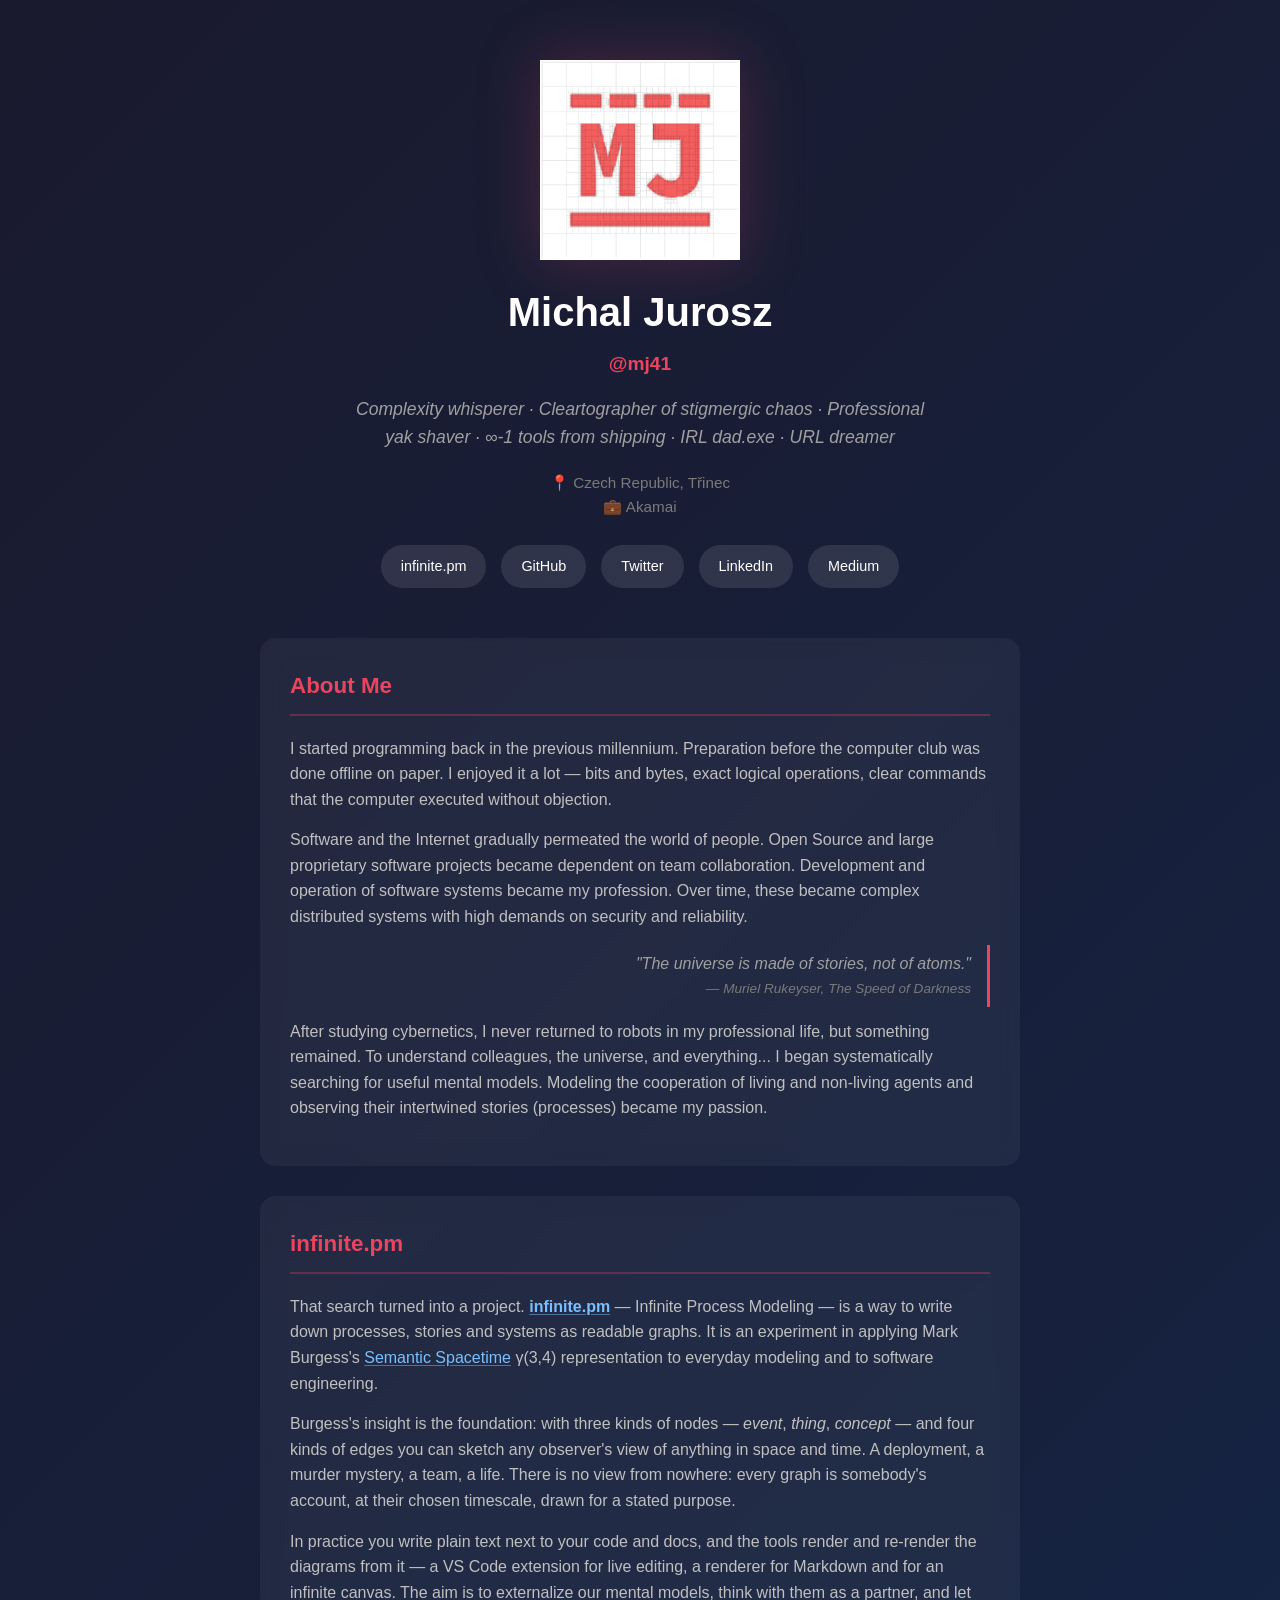
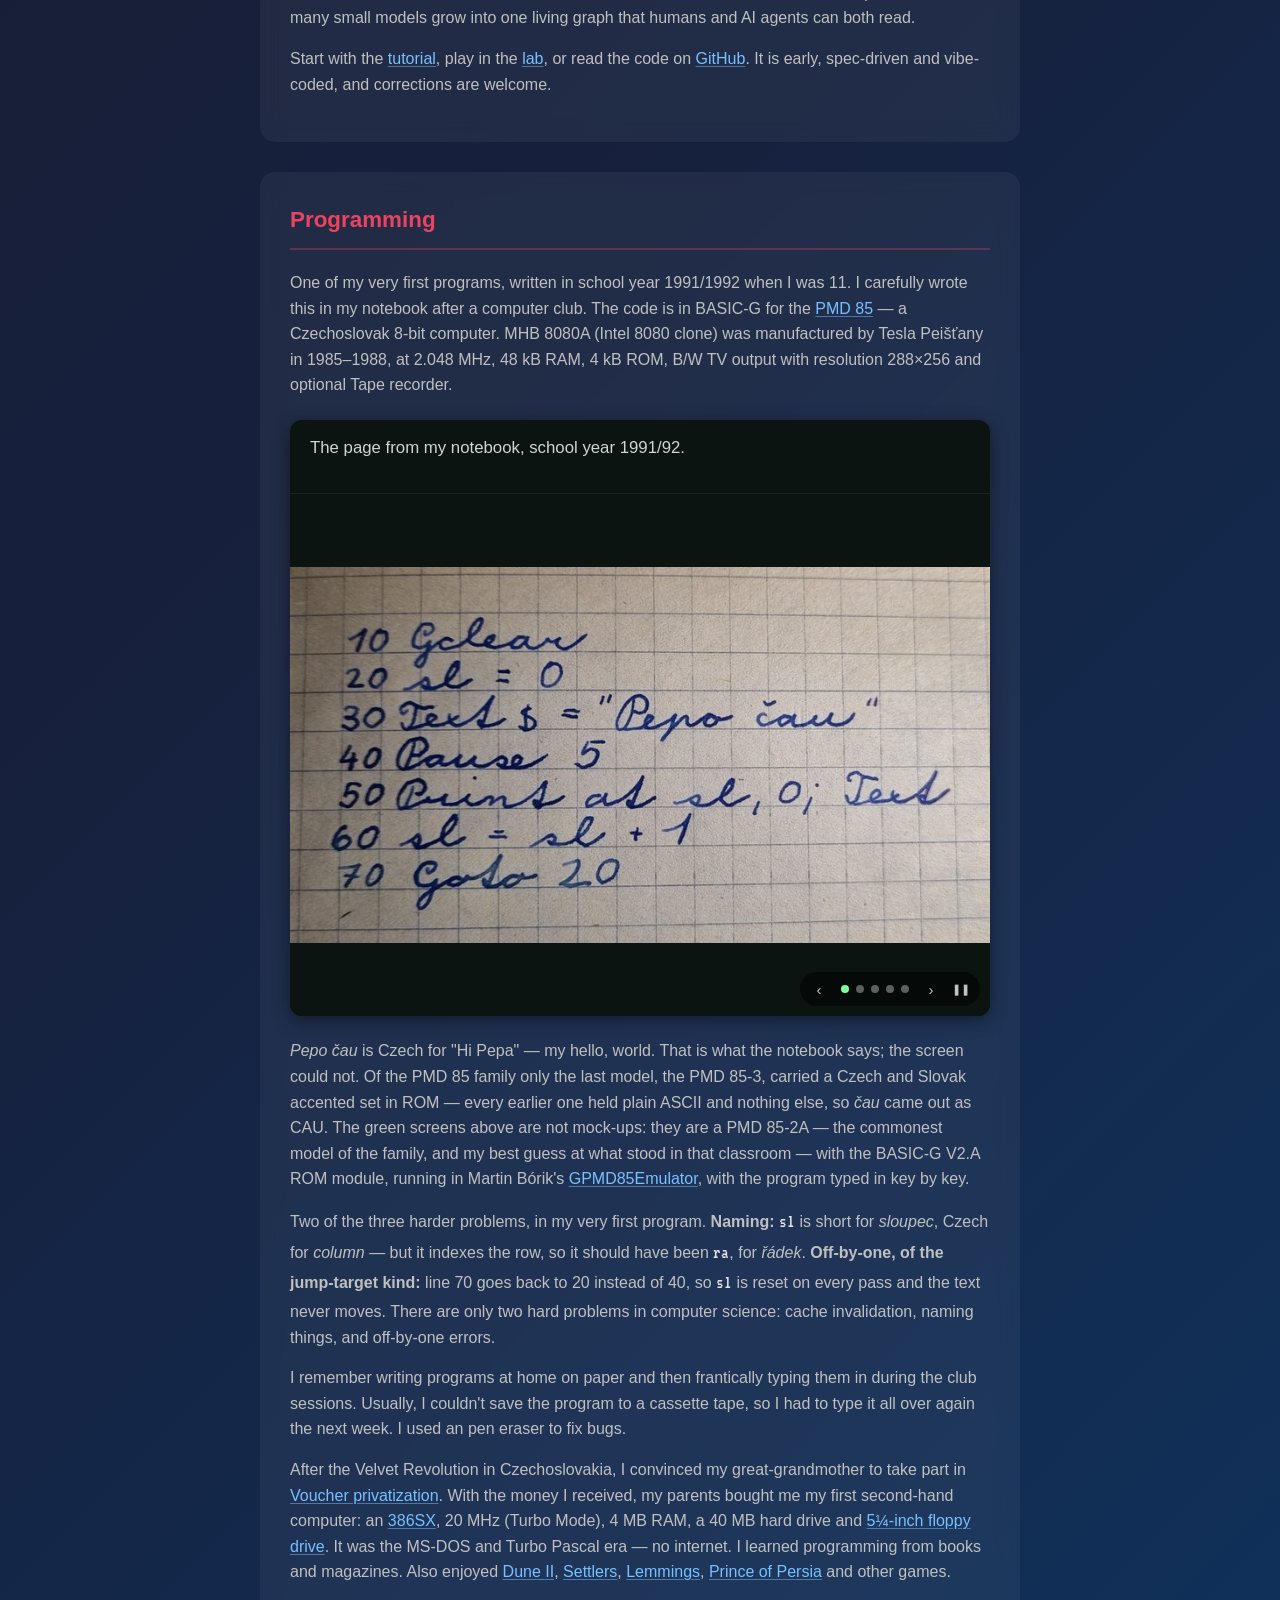
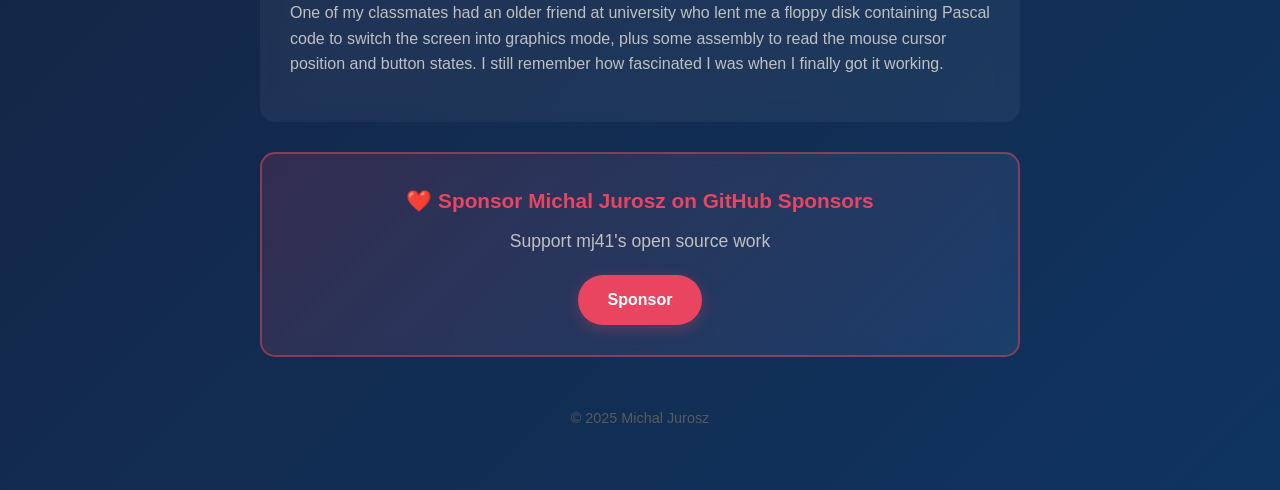
==== commit 41504585: "Move the screens to a PMD 85-2A, and stop guessing out loud Nothing can now establish which PMD 85 s" ====
--- a/docs/index.html
+++ b/docs/index.html
@@ -80,7 +80,7 @@
                     <div class="screen-view screen-view--art"
                          data-caption="The same listing, typeset.">
                         <div class="code-block">
-                            <div class="banner">BASIC-G /V2.0</div>
+                            <div class="banner">BASIC-G /V2.A</div>
                             <div>&nbsp;</div>
                             <div><span class="line-num">10&nbsp;</span><span class="keyword">Gclear</span></div>
                             <div><span class="line-num">20&nbsp;</span>sl = <span class="number">0</span></div>
@@ -93,12 +93,12 @@
                     </div>
                     <img class="screen-view screen-view--real" src="images/pmd85-screen.jpg"
                          width="1116" height="833" loading="lazy" decoding="async"
-                         data-caption="And on the machine itself, typed in key by key: a PMD 85-2 with the BASIC-G V2.0 ROM module, 48 characters to a line on 288×256 pixels of green phosphor. Its ROM holds plain ASCII and nothing else, so it is PEPO CAU."
-                         alt="The same BASIC-G listing on the green screen of a PMD 85: BASIC-G /V2.0, 10 GCLEAR, 20 SL = 0, 30 TEXT$ = &quot;PEPO CAU&quot;, 40 PAUSE 5, 50 PRINT AT SL, 0; TEXT$, 60 SL = SL + 1, 70 GOTO 20">
+                         data-caption="And on the machine itself, typed in key by key: a PMD 85-2A with the BASIC-G V2.A ROM module, 48 characters to a line on 288×256 pixels of green phosphor. Its ROM holds plain ASCII and nothing else, so it is PEPO CAU."
+                         alt="The same BASIC-G listing on the green screen of a PMD 85: BASIC-G /V2.A, 10 GCLEAR, 20 SL = 0, 30 TEXT$ = &quot;PEPO CAU&quot;, 40 PAUSE 5, 50 PRINT AT SL, 0; TEXT$, 60 SL = SL + 1, 70 GOTO 20">
                     <div class="screen-view screen-view--art"
                          data-caption="Fixed 35 years later, in two tokens: ra for řádek (row), and line 70 jumps to 40 instead of 20, so the counter survives the pass.">
                         <div class="code-block">
-                            <div class="banner">BASIC-G /V2.0</div>
+                            <div class="banner">BASIC-G /V2.A</div>
                             <div>&nbsp;</div>
                             <div><span class="line-num">10&nbsp;</span><span class="keyword">Gclear</span></div>
                             <div><span class="line-num">20&nbsp;</span><span class="fixed">ra</span> = <span class="number">0</span></div>
@@ -122,7 +122,7 @@
                 </div>
             </figure>
             <p>
-                <em>Pepo čau</em> is Czech for "Hi Pepa" — my hello, world. That is what the notebook says; the PMD 85-2 in the club had plain ASCII in ROM and nothing else, so on screen it came out as PEPO CAU. The later PMD 85-3 did carry a Czech and Slovak accented set — ours was one model too early. The green screens above are not mock-ups: they are a PMD 85-2 with the BASIC-G V2.0 ROM module running in Martin Bórik's <a href="https://github.com/mborik/GPMD85Emulator" target="_blank" rel="noopener noreferrer">GPMD85Emulator</a>, with the program typed in key by key.
+                <em>Pepo čau</em> is Czech for "Hi Pepa" — my hello, world. That is what the notebook says; the screen could not. Of the PMD 85 family only the last model, the PMD 85-3, carried a Czech and Slovak accented set in ROM — every earlier one held plain ASCII and nothing else, so <em>čau</em> came out as CAU. The green screens above are not mock-ups: they are a PMD 85-2A — the commonest model of the family, and my best guess at what stood in that classroom — with the BASIC-G V2.A ROM module, running in Martin Bórik's <a href="https://github.com/mborik/GPMD85Emulator" target="_blank" rel="noopener noreferrer">GPMD85Emulator</a>, with the program typed in key by key.
             </p>
             <p>
                 Two of the three harder problems, in my very first program. <strong>Naming:</strong> <code>sl</code> is short for <em>sloupec</em>, Czech for <em>column</em> — but it indexes the row, so it should have been <code>ra</code>, for <em>řádek</em>. <strong>Off-by-one, of the jump-target kind:</strong> line 70 goes back to 20 instead of 40, so <code>sl</code> is reset on every pass and the text never moves. There are only two hard problems in computer science: cache invalidation, naming things, and off-by-one errors.
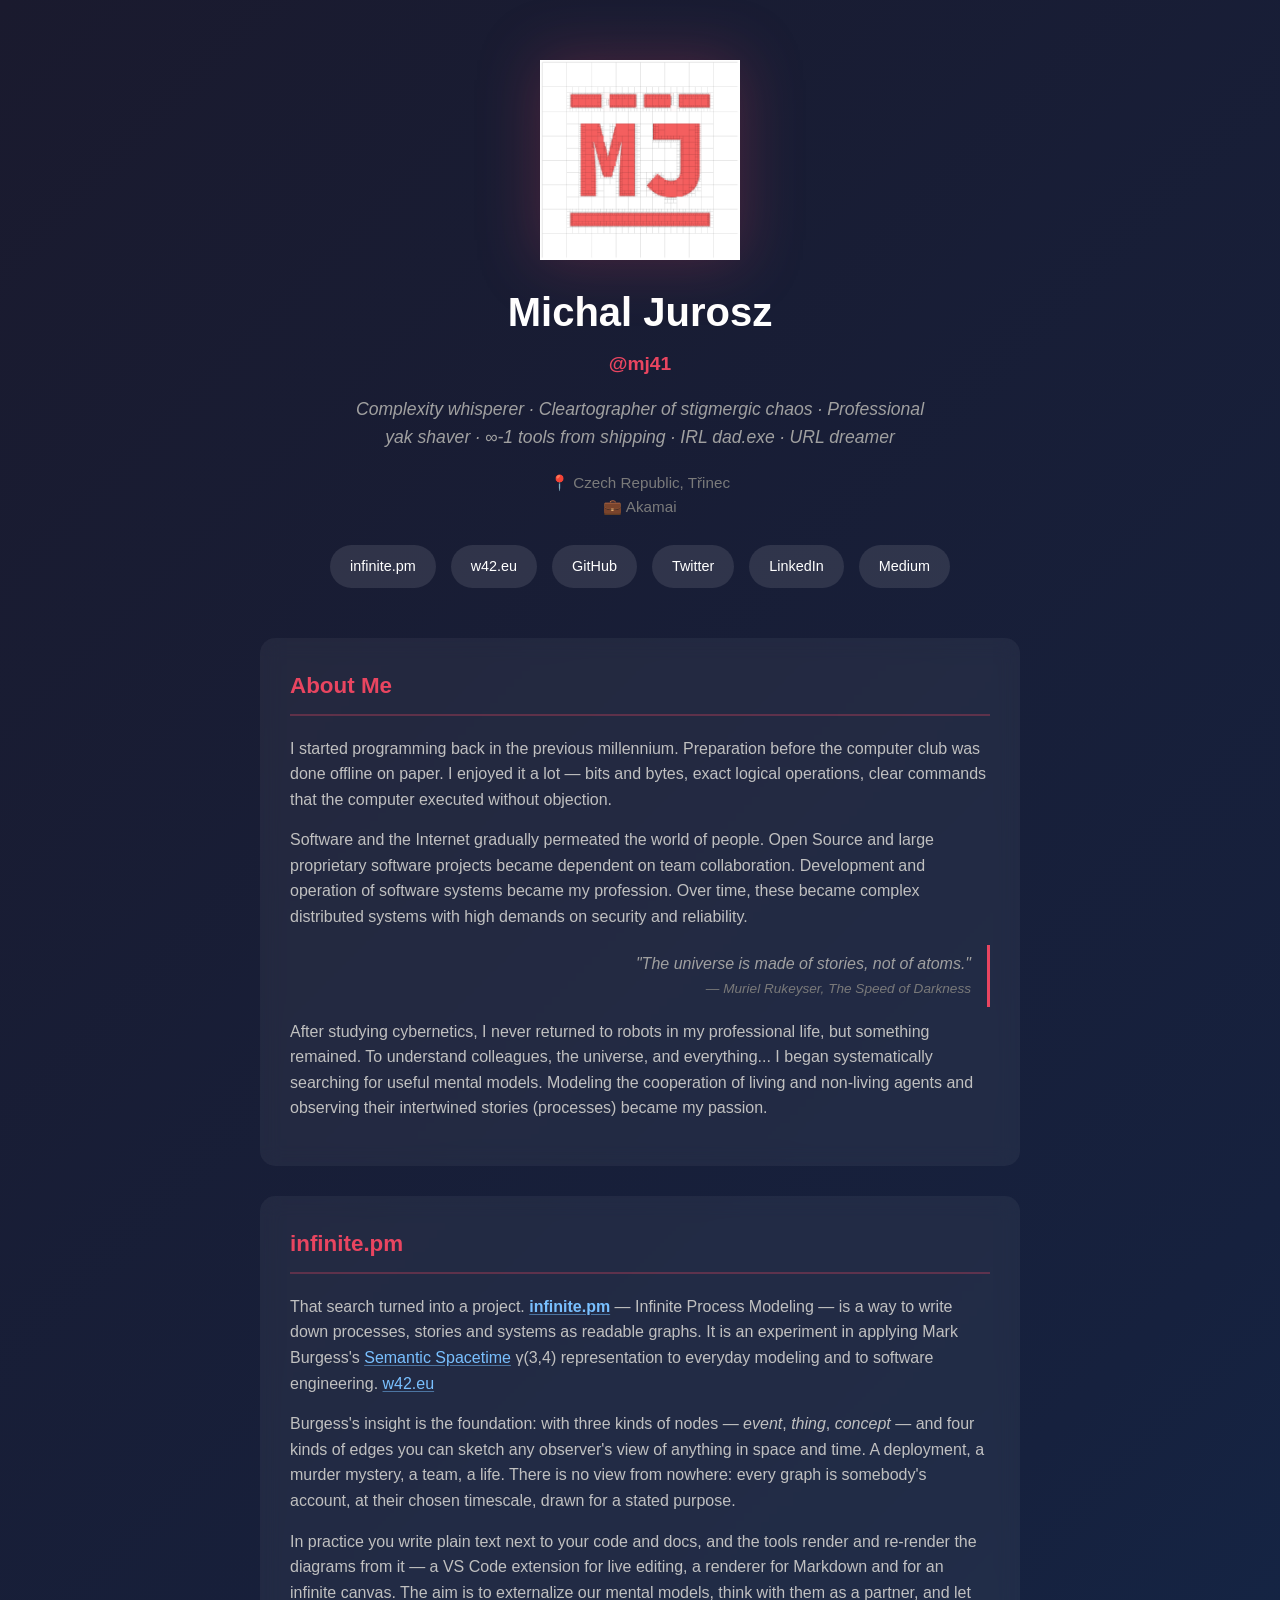
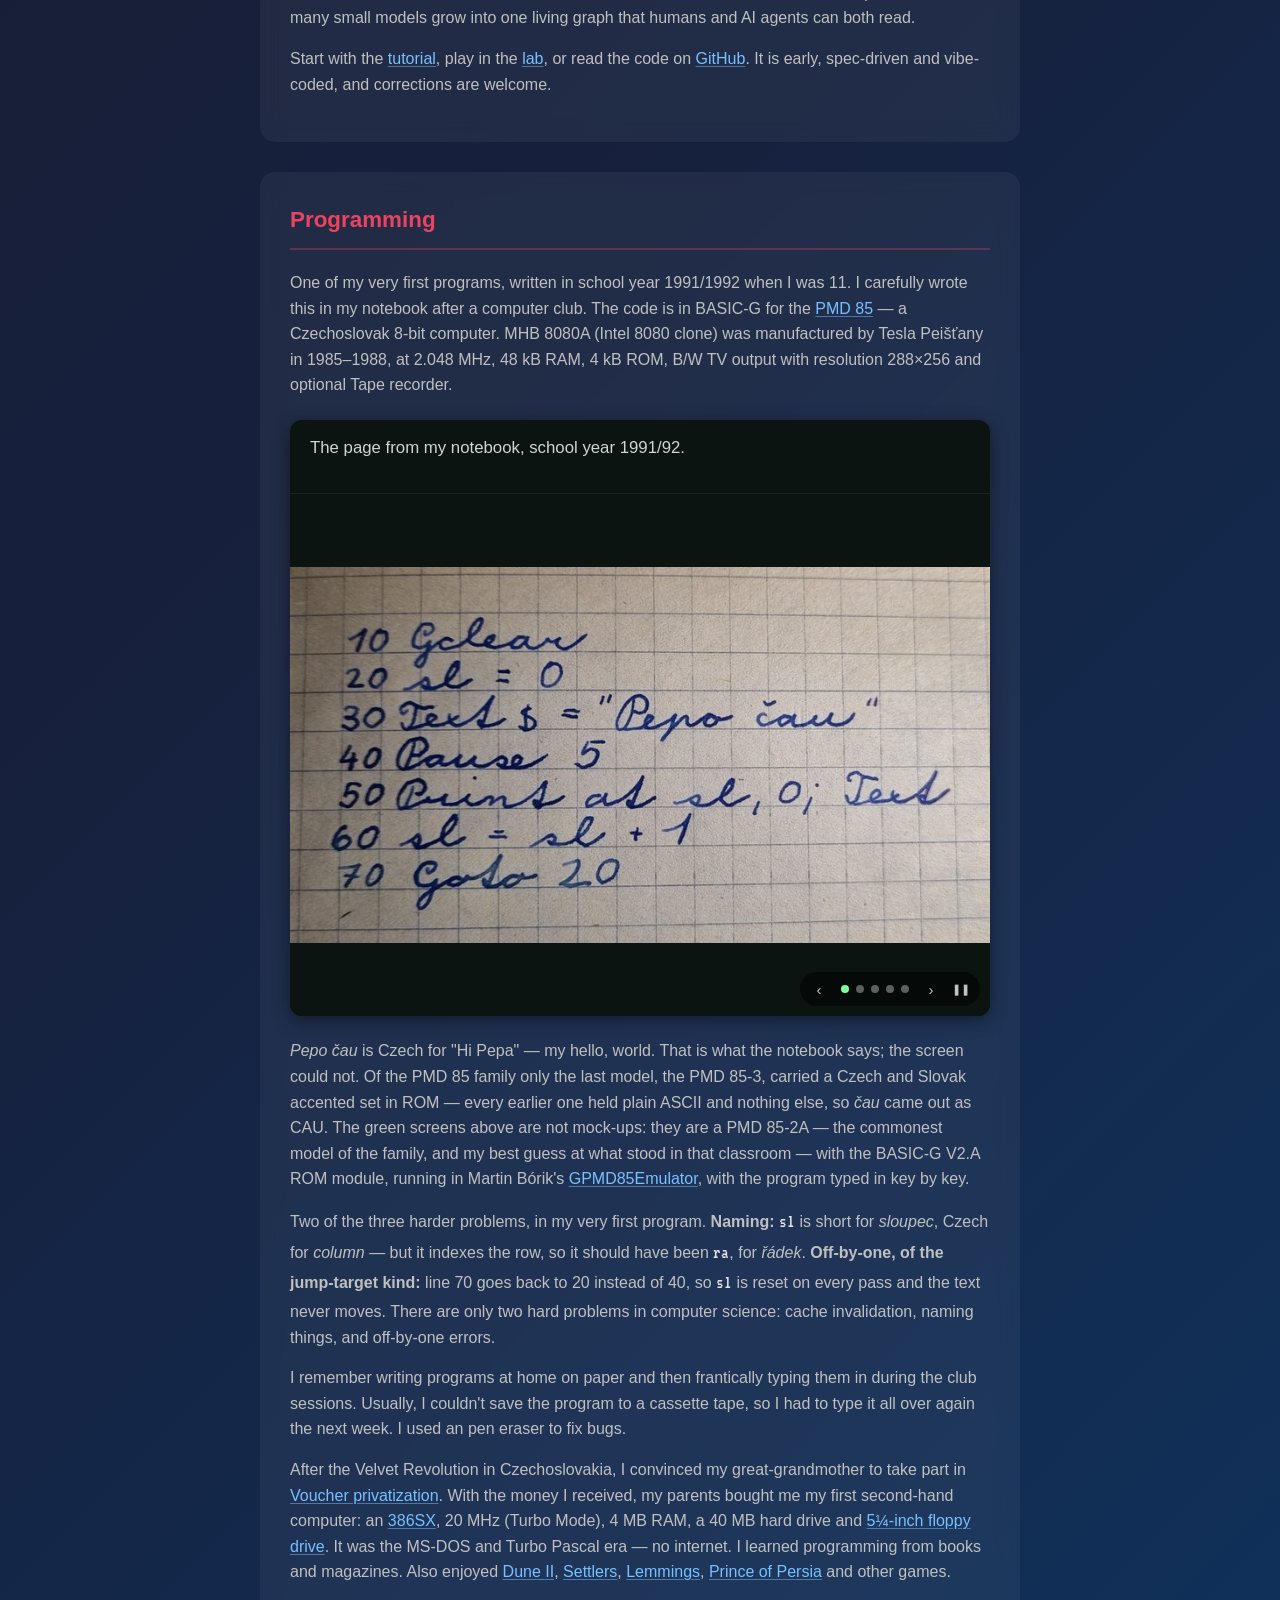
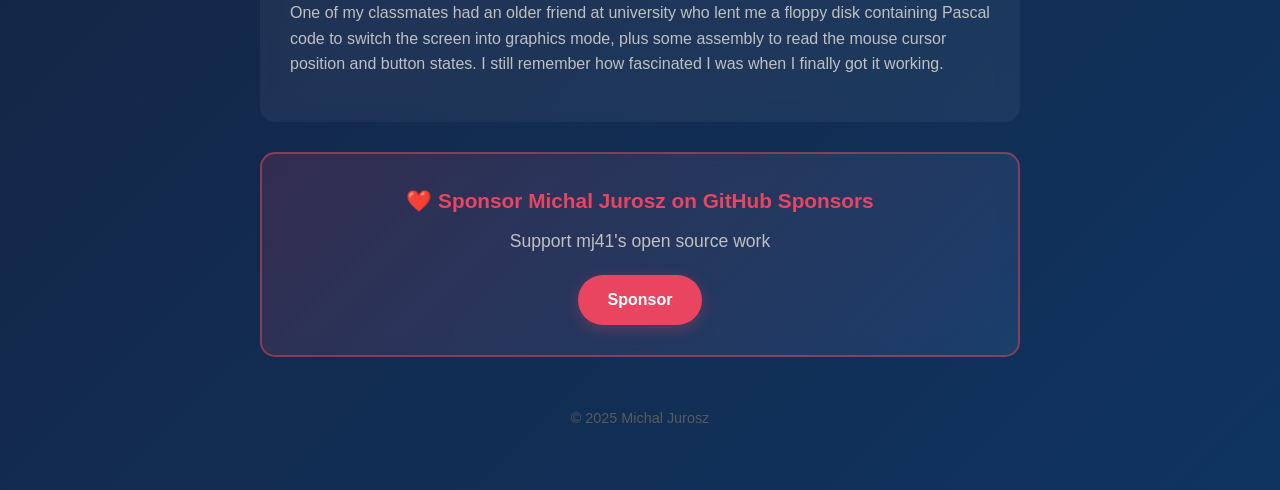
==== commit 984dd6f8: "mj41.cz: a w42.eu link next to infinite.pm" ====
--- a/docs/index.html
+++ b/docs/index.html
@@ -24,6 +24,7 @@
 
             <div class="social-links">
                 <a href="https://infinite.pm" target="_blank" rel="noopener noreferrer">infinite.pm</a>
+                <a href="https://w42.eu" target="_blank" rel="noopener noreferrer">w42.eu</a>
                 <a href="https://github.com/mj41" target="_blank" rel="noopener noreferrer">GitHub</a>
                 <a href="https://twitter.com/mj41cz" target="_blank" rel="noopener noreferrer">Twitter</a>
                 <a href="https://www.linkedin.com/in/jurosz/" target="_blank" rel="noopener noreferrer">LinkedIn</a>
@@ -52,6 +53,7 @@
             <h2>infinite.pm<a class="anchor" href="#infinite-pm" aria-label="Link to this section">#</a></h2>
             <p>
                 That search turned into a project. <a href="https://infinite.pm" target="_blank" rel="noopener noreferrer"><strong>infinite.pm</strong></a> — Infinite Process Modeling — is a way to write down processes, stories and systems as readable graphs. It is an experiment in applying Mark Burgess's <a href="https://semantic.st/" target="_blank" rel="noopener noreferrer">Semantic Spacetime</a> γ(3,4) representation to everyday modeling and to software engineering.
+                <a href="https://w42.eu" target="_blank" rel="noopener noreferrer">w42.eu</a>
             </p>
             <p>
                 Burgess's insight is the foundation: with three kinds of nodes — <em>event</em>, <em>thing</em>, <em>concept</em> — and four kinds of edges you can sketch any observer's view of anything in space and time. A deployment, a murder mystery, a team, a life. There is no view from nowhere: every graph is somebody's account, at their chosen timescale, drawn for a stated purpose.
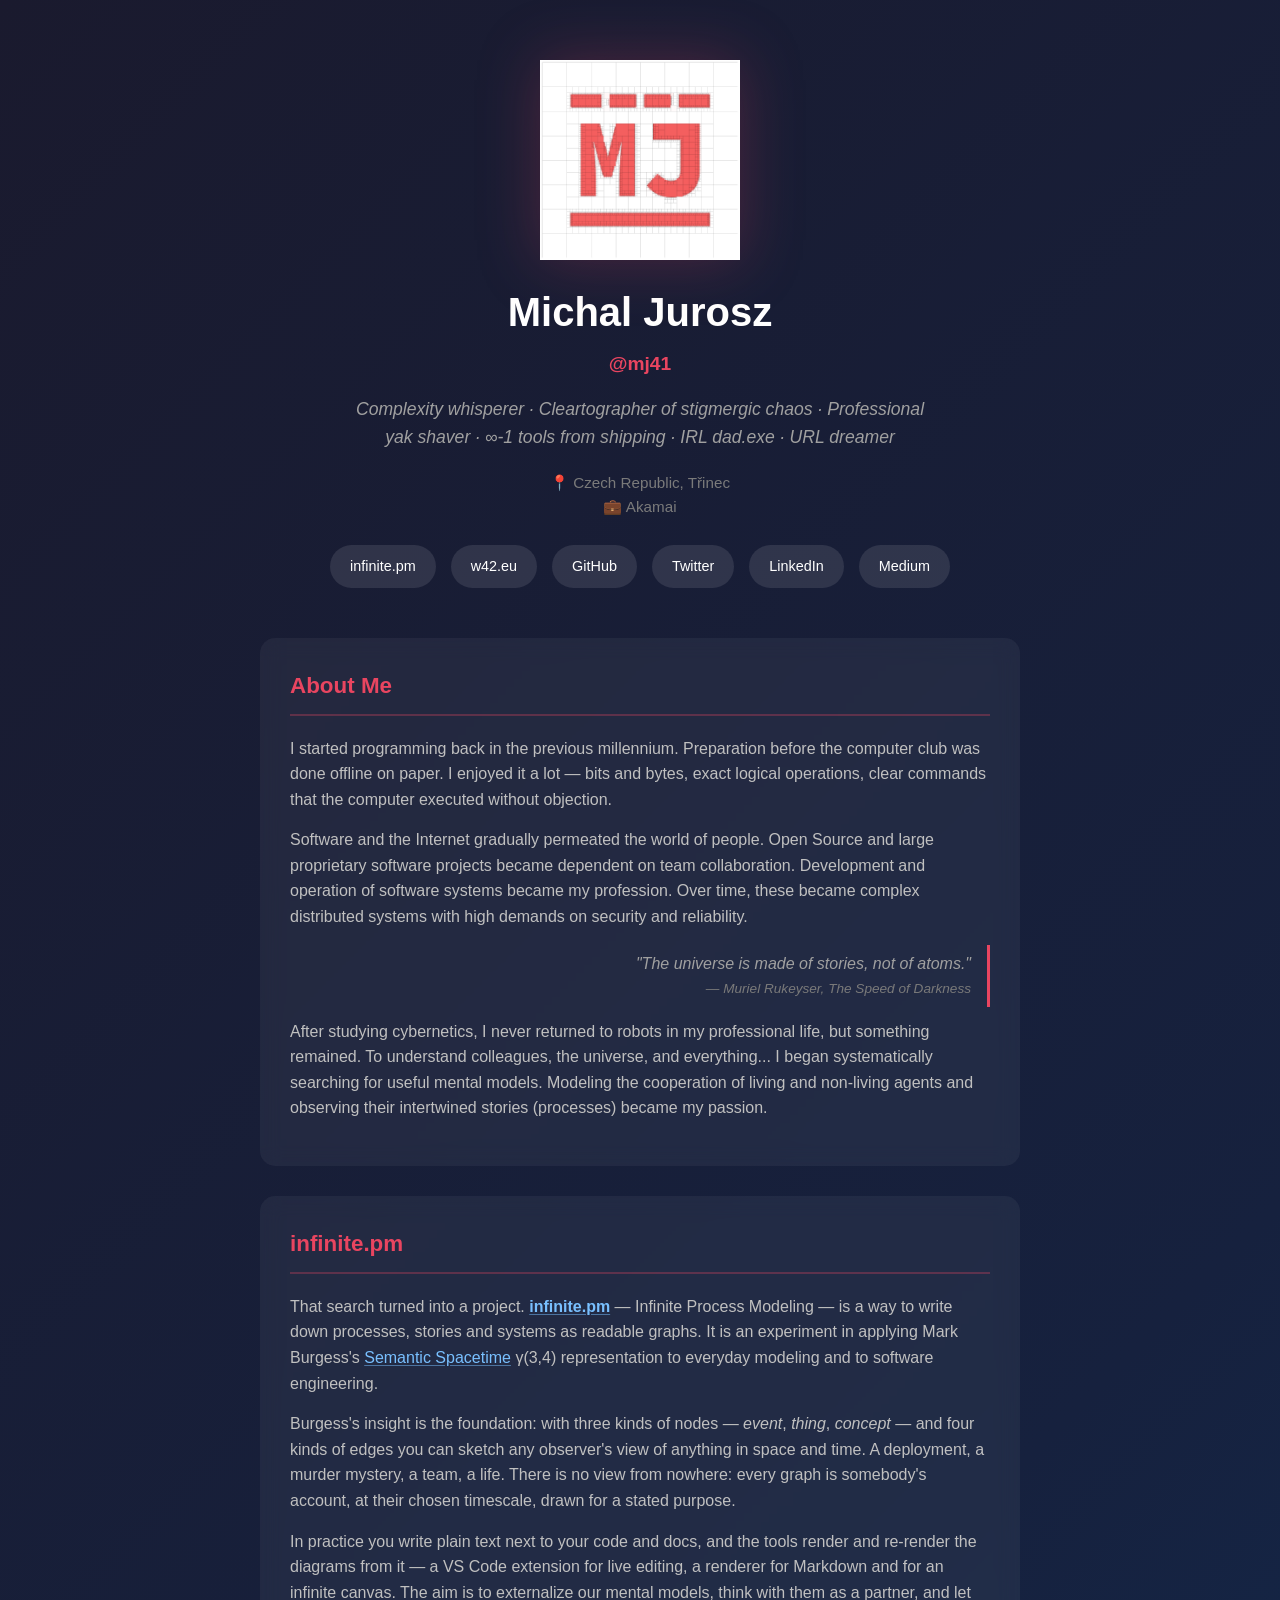
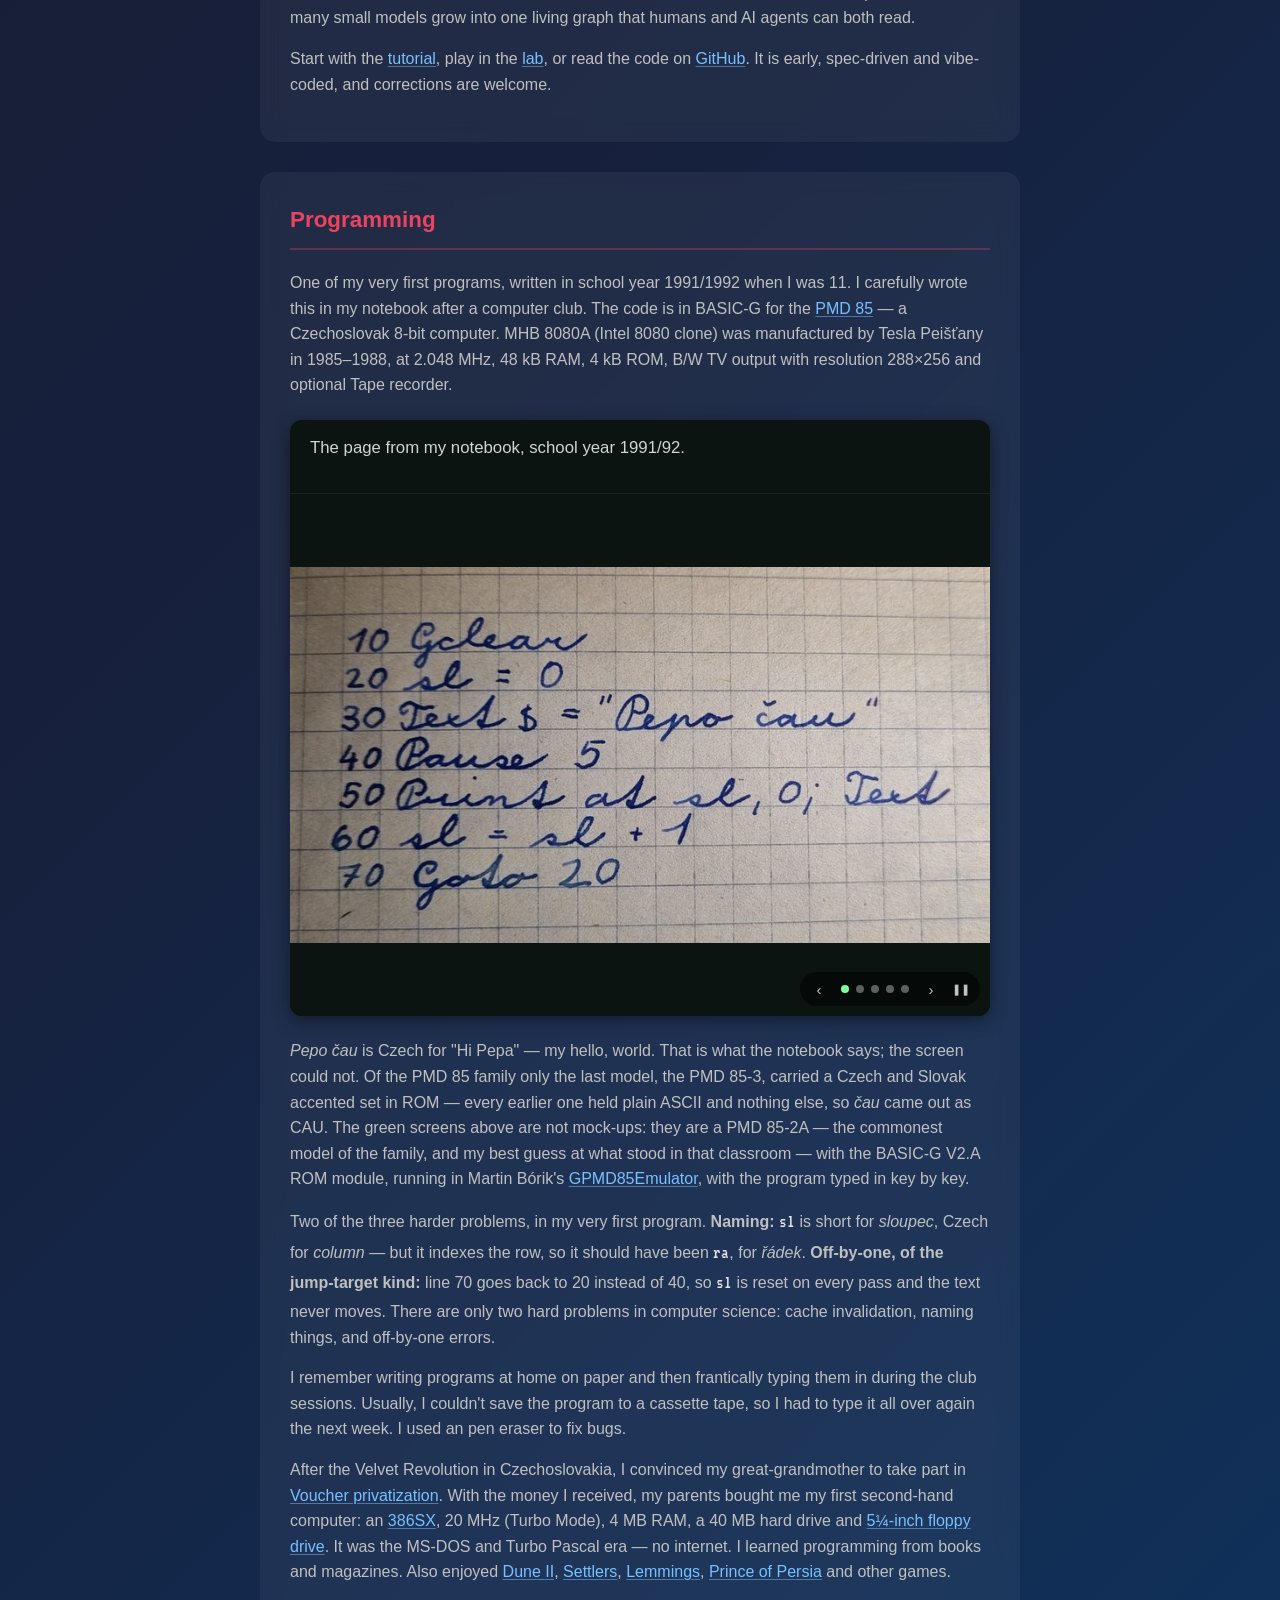
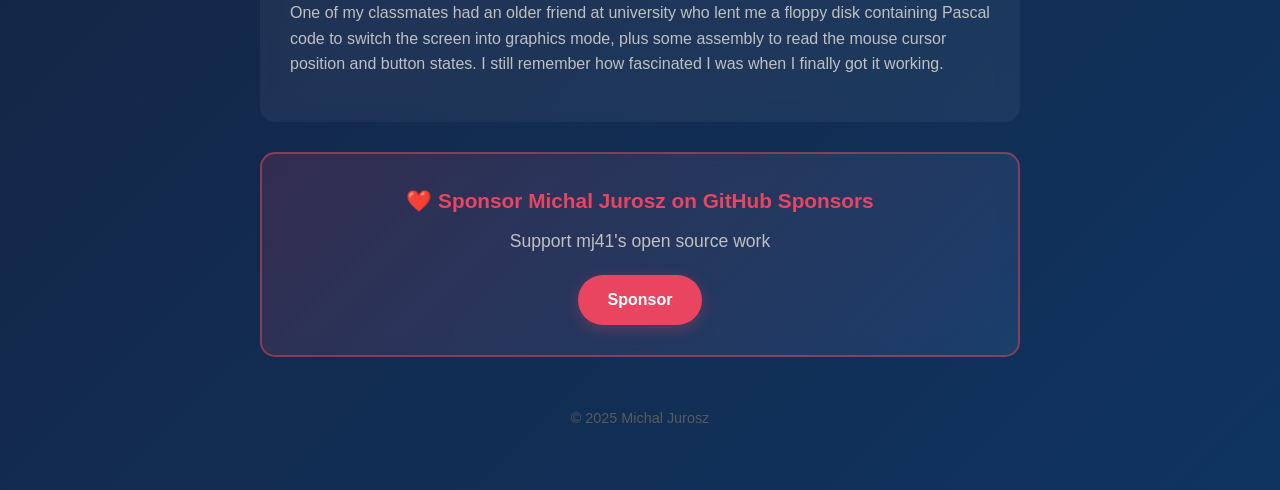
==== commit cb2af3cb: "mj41.cz: remove a w42.eu link added by mistake inside the infinite.pm paragraph" ====
--- a/docs/index.html
+++ b/docs/index.html
@@ -53,7 +53,6 @@
             <h2>infinite.pm<a class="anchor" href="#infinite-pm" aria-label="Link to this section">#</a></h2>
             <p>
                 That search turned into a project. <a href="https://infinite.pm" target="_blank" rel="noopener noreferrer"><strong>infinite.pm</strong></a> — Infinite Process Modeling — is a way to write down processes, stories and systems as readable graphs. It is an experiment in applying Mark Burgess's <a href="https://semantic.st/" target="_blank" rel="noopener noreferrer">Semantic Spacetime</a> γ(3,4) representation to everyday modeling and to software engineering.
-                <a href="https://w42.eu" target="_blank" rel="noopener noreferrer">w42.eu</a>
             </p>
             <p>
                 Burgess's insight is the foundation: with three kinds of nodes — <em>event</em>, <em>thing</em>, <em>concept</em> — and four kinds of edges you can sketch any observer's view of anything in space and time. A deployment, a murder mystery, a team, a life. There is no view from nowhere: every graph is somebody's account, at their chosen timescale, drawn for a stated purpose.
